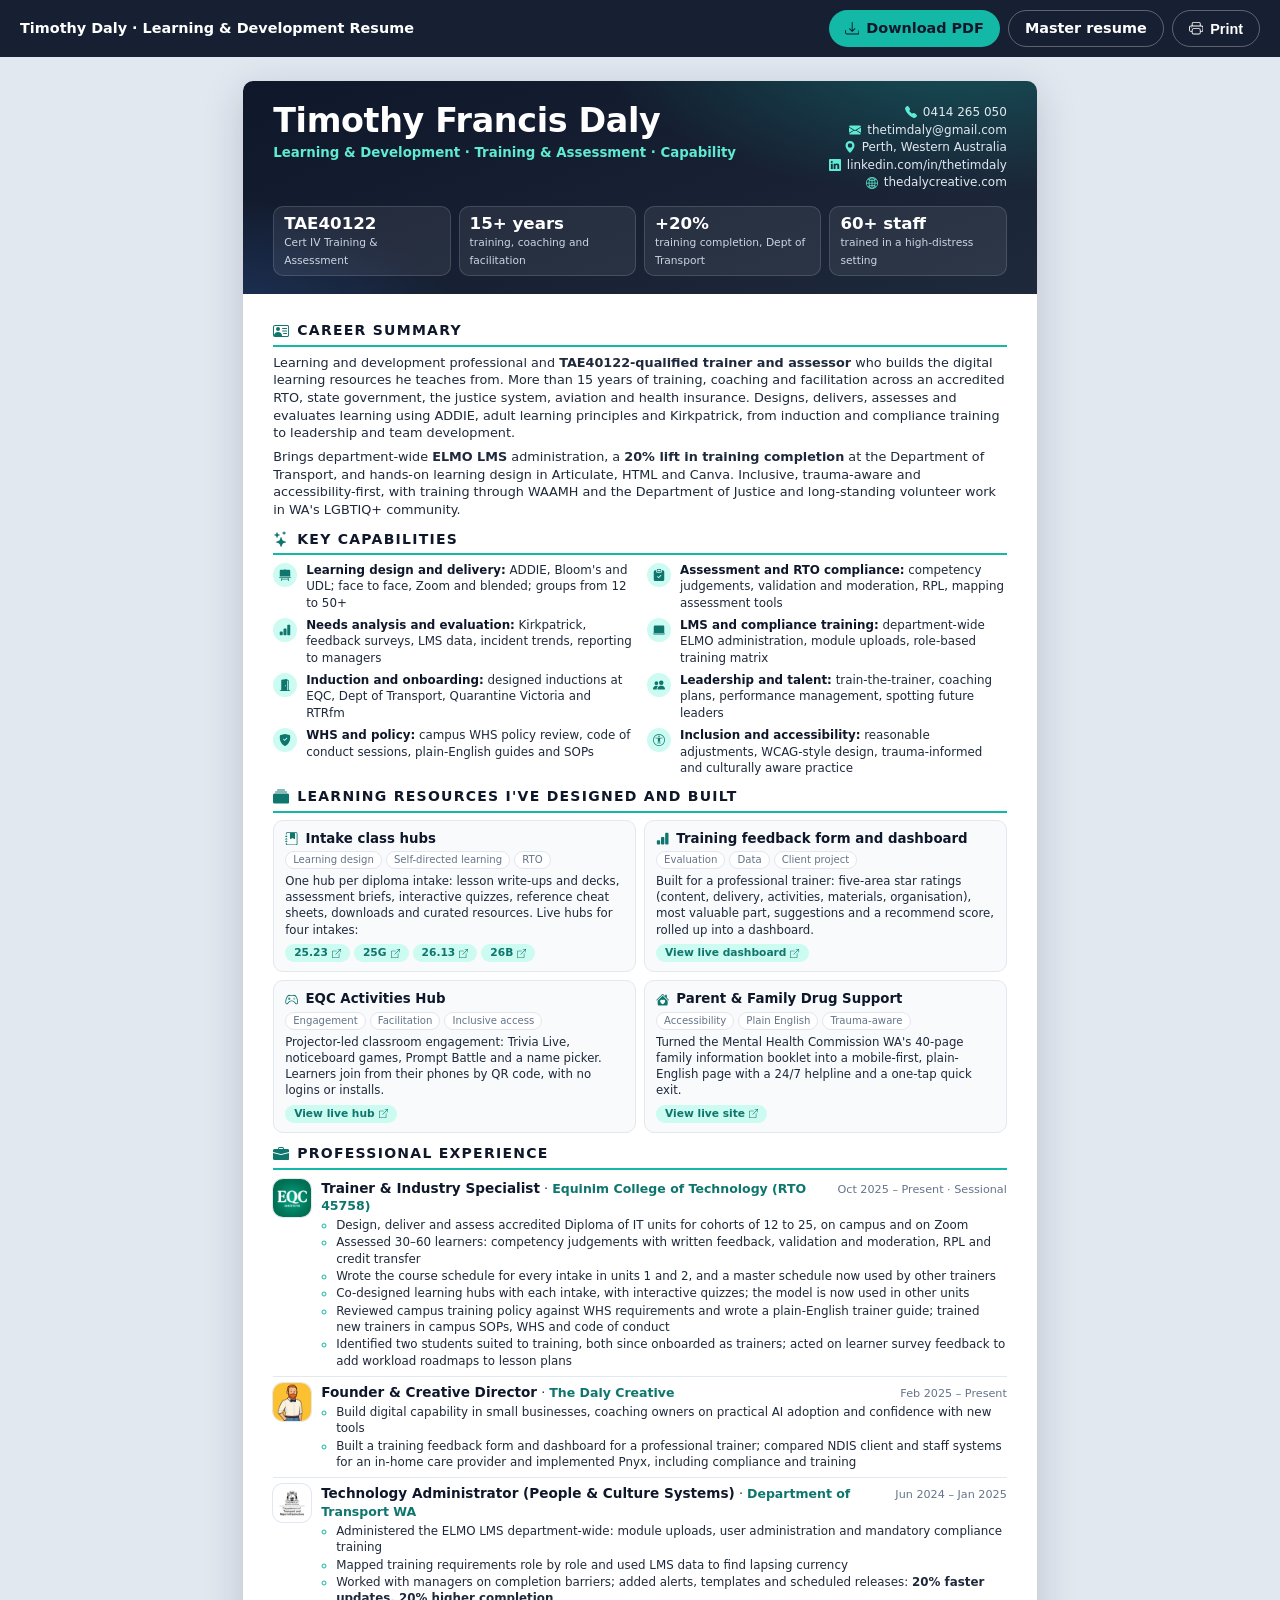
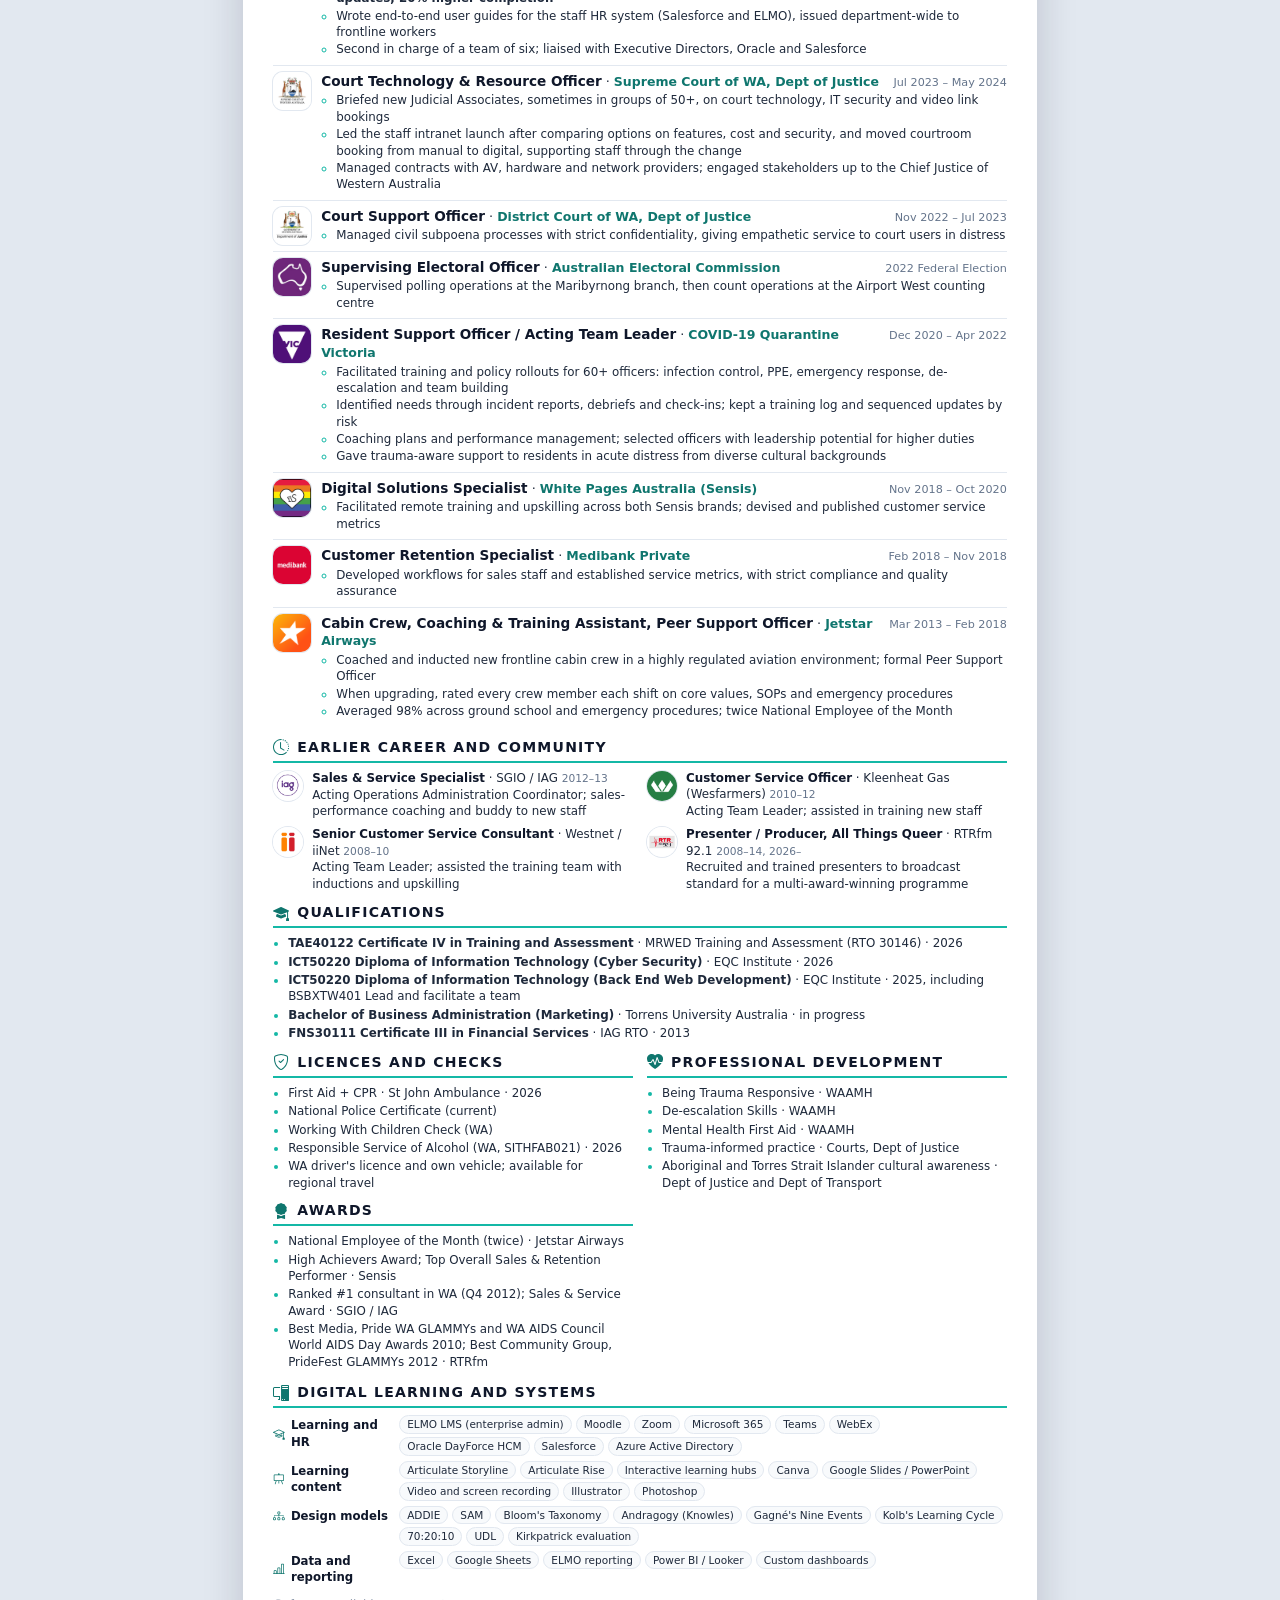
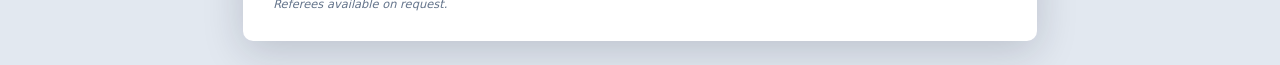
==== index.html @ ebaf84fa "Add L&D and Master resumes (HTML + PDF) Co-Authored-By: Claude Opus 5.5 <noreply@anthropic.com> Clau" ====
<!DOCTYPE html>
<html lang="en-AU">
<head>
<meta charset="utf-8">
<meta name="viewport" content="width=device-width, initial-scale=1">
<title>Timothy Daly · Learning &amp; Development Resume</title>
<meta name="description" content="Resume of Timothy Daly, TAE40122-qualified learning and development professional in Perth, WA.">
<style>
:root{
  --ink:#0f172a; --ink-2:#1e293b; --accent:#14b8a6; --accent-dark:#0f766e; --accent-light:#5eead4;
  --text:#1e293b; --muted:#64748b; --surface:#f8fafc; --border:#e2e8f0;
}
*{box-sizing:border-box}
html{-webkit-print-color-adjust:exact;print-color-adjust:exact}
body{margin:0;background:#e2e8f0;color:var(--text);
  font-family:system-ui,-apple-system,"Segoe UI",Roboto,"Helvetica Neue",Arial,sans-serif;
  font-size:9.6pt;line-height:1.38}
a{color:var(--accent-dark);text-decoration:none}
a:hover{text-decoration:underline}
.icon{width:1em;height:1em;vertical-align:-.125em;fill:currentColor;flex:none}

/* screen toolbar */
.toolbar{position:sticky;top:0;z-index:10;background:rgba(15,23,42,.96);color:#fff;
  display:flex;justify-content:space-between;align-items:center;gap:1rem;padding:.6rem 1.25rem;font-size:.9rem}
.toolbar strong{font-weight:600}
.btn{display:inline-flex;align-items:center;gap:.45rem;padding:.5rem 1rem;border-radius:999px;
  background:var(--accent);color:var(--ink);font-weight:600;border:0;cursor:pointer;font-size:.9rem}
.btn:hover{background:var(--accent-light);text-decoration:none}
.btn-ghost{background:transparent;color:#fff;border:1px solid rgba(255,255,255,.3)}
.btn-ghost:hover{background:rgba(255,255,255,.1)}

.page{max-width:210mm;margin:1.5rem auto;background:#fff;box-shadow:0 10px 40px rgba(15,23,42,.18);border-radius:10px;overflow:hidden}

/* header */
header.hero{color:#f1f5f9;padding:22px 30px 18px;
  background:radial-gradient(600px 260px at 90% -20%,rgba(20,184,166,.35),transparent 60%),
             radial-gradient(500px 240px at -10% 120%,rgba(59,130,246,.25),transparent 60%),
             linear-gradient(160deg,var(--ink),var(--ink-2))}
.hero-top{display:flex;justify-content:space-between;gap:20px;align-items:flex-start}
h1{margin:0;font-size:25pt;letter-spacing:-.01em;line-height:1.1;color:#fff}
.tagline{margin:4px 0 0;color:var(--accent-light);font-weight:600;font-size:10pt;white-space:nowrap}
.contact{list-style:none;margin:0;padding:0;font-size:9pt;color:#e2e8f0;text-align:right}
.contact li{display:flex;align-items:center;justify-content:flex-end;gap:6px;margin:1px 0}
.contact a{color:#e2e8f0}
.contact .icon{color:var(--accent-light)}
.stats{display:grid;grid-template-columns:repeat(4,1fr);gap:8px;margin-top:14px}
.stat{background:rgba(255,255,255,.07);border:1px solid rgba(255,255,255,.14);border-radius:10px;padding:7px 10px}
.stat b{display:block;color:#fff;font-size:12.5pt;line-height:1.15}
.stat span{color:#cbd5e1;font-size:8pt}

main{padding:16px 30px 22px}
section{margin-top:11px}
h2{display:flex;align-items:center;gap:8px;margin:0 0 7px;font-size:10.5pt;letter-spacing:.09em;
  text-transform:uppercase;color:var(--ink);padding-bottom:4px;border-bottom:2px solid var(--accent);break-after:avoid}
h2 .icon{color:var(--accent-dark);font-size:1.15em}
p{margin:0 0 6px}

/* capabilities grid */
.caps{display:grid;grid-template-columns:1fr 1fr;gap:6px 14px;list-style:none;margin:0;padding:0}
.caps li{display:flex;gap:9px;align-items:flex-start;break-inside:avoid}
.caps .ic{flex:none;width:24px;height:24px;border-radius:50%;background:#ccfbf1;color:var(--accent-dark);
  display:grid;place-items:center;font-size:12px;margin-top:1px}
.caps b{color:var(--ink)}
.caps div{font-size:8.9pt}

/* showcase */
.showcase{display:grid;grid-template-columns:1fr 1fr;gap:8px}
.card{border:1px solid var(--border);border-radius:10px;padding:9px 11px;background:var(--surface);break-inside:avoid}
.card h3{display:flex;align-items:center;gap:7px;margin:0 0 3px;font-size:10pt;color:var(--ink)}
.card h3 .icon{color:var(--accent-dark)}
.card p{font-size:8.8pt;margin:0 0 4px}
.card .tags{display:flex;flex-wrap:wrap;gap:4px;margin-bottom:4px}
.tag{font-size:7.6pt;padding:1px 7px;border-radius:999px;background:#fff;border:1px solid var(--border);color:var(--muted)}
.card .link{font-size:8.6pt;display:flex;flex-direction:column;gap:1px}
.card .link a{display:inline-flex;align-items:center;gap:4px}

/* experience */
.jobs{list-style:none;margin:0;padding:0}
.job{display:grid;grid-template-columns:38px 1fr;gap:10px;padding:6px 0;border-top:1px solid var(--border)}
.job-head{break-after:avoid}
.job li{break-inside:avoid}
.job:first-child{border-top:0;padding-top:2px}
.logo{width:38px;height:38px;border-radius:10px;overflow:hidden;background:#fff;box-shadow:0 0 0 1px var(--border)}
.logo img{width:100%;height:100%;object-fit:cover;display:block}
.logo.badge{box-shadow:none}
.logo svg{width:38px;height:38px;display:block}
.job-head{display:flex;justify-content:space-between;gap:10px;align-items:baseline}
.job-title{font-weight:700;color:var(--ink);font-size:10.2pt}
.job-org{color:var(--accent-dark);font-weight:600;font-size:9.4pt}
.job-meta{color:var(--muted);font-size:8.4pt;white-space:nowrap}
.job ul{margin:2px 0 0;padding-left:15px;font-size:8.9pt}
.job li{margin:1px 0}
.job li::marker{color:var(--accent)}

.earlier-grid{list-style:none;margin:0;padding:0;display:grid;grid-template-columns:1fr 1fr;gap:7px 14px}
.earlier-grid li{display:flex;gap:9px;align-items:flex-start;font-size:8.9pt;break-inside:avoid}
.earlier-grid .dot{flex:none;width:30px;height:30px;border-radius:50%;overflow:hidden;background:#fff;box-shadow:0 0 0 1px var(--border);margin-top:1px}
.earlier-grid .dot img{width:100%;height:100%;object-fit:cover;display:block}
.earlier-grid b{color:var(--ink)}
.yr{color:var(--muted);font-size:8pt;white-space:nowrap}
.stack{display:flex;flex-direction:column;gap:5px}
.stack-row{display:grid;grid-template-columns:118px 1fr;gap:8px;align-items:start;break-inside:avoid}
.stack-label{display:flex;align-items:center;gap:6px;font-weight:700;color:var(--ink);font-size:8.8pt;padding-top:2px}
.stack-label .icon{color:var(--accent-dark)}
.chips{display:flex;flex-wrap:wrap;gap:3px 4px}
.chip{font-size:7.9pt;padding:1px 7px;border-radius:999px;background:var(--surface);border:1px solid var(--border);color:var(--text)}
.earlier{list-style:none;padding:0;margin:0;font-size:9.2pt}
.earlier li{padding:3px 0}
.two{display:grid;grid-template-columns:1fr 1fr;gap:14px}
.list{margin:0;padding-left:15px;font-size:8.9pt}
.list li{margin:2px 0}
.list li::marker{color:var(--accent)}
.essential{display:inline-block;font-size:7.4pt;font-weight:700;letter-spacing:.04em;text-transform:uppercase;
  background:var(--accent);color:var(--ink);padding:0 6px;border-radius:999px;margin-left:4px;vertical-align:1px}
.kv{font-size:8.9pt;margin:0 0 2px}
.kv b{color:var(--ink)}
.foot{margin-top:12px;font-size:8.6pt;color:var(--muted);font-style:italic}

@media (max-width:720px){
  .page{margin:0;border-radius:0}
  .hero-top{flex-direction:column}.contact{text-align:left}.contact li{justify-content:flex-start}
  .stats,.caps,.showcase,.two{grid-template-columns:1fr 1fr}
  .caps,.showcase,.two{grid-template-columns:1fr}
  main,header.hero{padding-left:18px;padding-right:18px}
  .job-head{flex-direction:column}
}
@page{size:A4;margin:11mm 0 11mm}
@page :first{margin-top:0}
@media print{
  body{background:#fff}
  .toolbar{display:none}
  .page{margin:0;max-width:none;box-shadow:none;border-radius:0}
  main{padding:12px 13mm 0}
  header.hero{padding:13mm 13mm 14px}
  a{text-decoration:none}
}
</style>

<style>
.earlier-grid{list-style:none;margin:0;padding:0;display:grid;grid-template-columns:1fr 1fr;gap:7px 14px}
.earlier-grid li{display:flex;gap:9px;align-items:flex-start;font-size:8.9pt;break-inside:avoid}
.earlier-grid .dot{flex:none;width:30px;height:30px;border-radius:50%;overflow:hidden;background:#fff;box-shadow:0 0 0 1px var(--border);margin-top:1px;display:grid;place-items:center}
.earlier-grid .dot img{width:100%;height:100%;object-fit:cover;display:block}
.earlier-grid b{color:var(--ink)}
.yr{color:var(--muted);font-size:8pt;white-space:nowrap}
.stack{display:flex;flex-direction:column;gap:5px}
.stack-row{display:grid;grid-template-columns:118px 1fr;gap:8px;align-items:start;break-inside:avoid}
.stack-label{display:flex;align-items:center;gap:6px;font-weight:700;color:var(--ink);font-size:8.8pt;padding-top:2px}
.stack-label .icon{color:var(--accent-dark)}
.chips{display:flex;flex-wrap:wrap;gap:3px 4px}
.chip{font-size:7.9pt;padding:1px 7px;border-radius:999px;background:var(--surface);border:1px solid var(--border);color:var(--text)}
.logo{width:38px;height:38px;border-radius:10px;overflow:hidden;background:#fff;box-shadow:0 0 0 1px var(--border)}
.logo img{width:100%;height:100%;object-fit:cover;display:block}
.logo.text{display:grid;place-items:center;background:linear-gradient(135deg,var(--ink),var(--ink-2));color:#fff;font-weight:800;font-size:11pt;letter-spacing:.02em}
.job{grid-template-columns:38px 1fr !important}
.caps .ic{border-radius:50% !important}
.units{columns:2;column-gap:16px;font-size:8.6pt;margin:4px 0 0;padding-left:15px}
.units li{break-inside:avoid;margin:1px 0}
.sub{font-weight:700;color:var(--ink);font-size:9pt;margin:8px 0 2px;break-after:avoid}
.list{break-before:auto}
.note{font-size:8.4pt;color:var(--muted);margin:2px 0 0}
.card{display:flex;flex-direction:column}
.card p{flex:1}
.card .link{display:flex;flex-direction:row;flex-wrap:wrap;gap:4px;margin-top:2px}
.card .link a.pill{display:inline-flex;align-items:center;gap:4px;font-size:8pt;font-weight:600;padding:2px 9px;border-radius:999px;background:#ccfbf1;color:var(--accent-dark);text-decoration:none}
.card .link a.pill .icon{font-size:.85em}
</style>

</head>
<body>
<div class="toolbar">
  <strong>Timothy Daly · Learning &amp; Development Resume</strong>
  <span style="display:flex;gap:.5rem">
    <a class="btn" href="Tim-Daly-Resume-Learning-and-Development.pdf" download><svg class="icon" viewBox="0 0 16 16" aria-hidden="true">
  <path d="M.5 9.9a.5.5 0 0 1 .5.5v2.5a1 1 0 0 0 1 1h12a1 1 0 0 0 1-1v-2.5a.5.5 0 0 1 1 0v2.5a2 2 0 0 1-2 2H2a2 2 0 0 1-2-2v-2.5a.5.5 0 0 1 .5-.5"/>
  <path d="M7.646 11.854a.5.5 0 0 0 .708 0l3-3a.5.5 0 0 0-.708-.708L8.5 10.293V1.5a.5.5 0 0 0-1 0v8.793L5.354 8.146a.5.5 0 1 0-.708.708z"/>
</svg> Download PDF</a>
    <a class="btn btn-ghost" href="master.html">Master resume</a>
    <button class="btn btn-ghost" onclick="window.print()"><svg class="icon" viewBox="0 0 16 16" aria-hidden="true">
  <path d="M2.5 8a.5.5 0 1 0 0-1 .5.5 0 0 0 0 1"/>
  <path d="M5 1a2 2 0 0 0-2 2v2H2a2 2 0 0 0-2 2v3a2 2 0 0 0 2 2h1v1a2 2 0 0 0 2 2h6a2 2 0 0 0 2-2v-1h1a2 2 0 0 0 2-2V7a2 2 0 0 0-2-2h-1V3a2 2 0 0 0-2-2zM4 3a1 1 0 0 1 1-1h6a1 1 0 0 1 1 1v2H4zm1 5a2 2 0 0 0-2 2v1H2a1 1 0 0 1-1-1V7a1 1 0 0 1 1-1h12a1 1 0 0 1 1 1v3a1 1 0 0 1-1 1h-1v-1a2 2 0 0 0-2-2zm7 2v3a1 1 0 0 1-1 1H5a1 1 0 0 1-1-1v-3a1 1 0 0 1 1-1h6a1 1 0 0 1 1 1"/>
</svg> Print</button>
  </span>
</div>
<div class="page">
<header class="hero">
  <div class="hero-top">
    <div>
      <h1>Timothy Francis Daly</h1>
      <p class="tagline">Learning &amp; Development · Training &amp; Assessment · Capability</p>
    </div>
    <ul class="contact">
      <li><svg class="icon" viewBox="0 0 16 16" aria-hidden="true">
  <path fill-rule="evenodd" d="M1.885.511a1.745 1.745 0 0 1 2.61.163L6.29 2.98c.329.423.445.974.315 1.494l-.547 2.19a.68.68 0 0 0 .178.643l2.457 2.457a.68.68 0 0 0 .644.178l2.189-.547a1.75 1.75 0 0 1 1.494.315l2.306 1.794c.829.645.905 1.87.163 2.611l-1.034 1.034c-.74.74-1.846 1.065-2.877.702a18.6 18.6 0 0 1-7.01-4.42 18.6 18.6 0 0 1-4.42-7.009c-.362-1.03-.037-2.137.703-2.877z"/>
</svg> <a href="tel:+61414265050">0414 265 050</a></li>
      <li><svg class="icon" viewBox="0 0 16 16" aria-hidden="true">
  <path d="M.05 3.555A2 2 0 0 1 2 2h12a2 2 0 0 1 1.95 1.555L8 8.414zM0 4.697v7.104l5.803-3.558zM6.761 8.83l-6.57 4.027A2 2 0 0 0 2 14h12a2 2 0 0 0 1.808-1.144l-6.57-4.027L8 9.586zm3.436-.586L16 11.801V4.697z"/>
</svg> <a href="mailto:thetimdaly@gmail.com">thetimdaly@gmail.com</a></li>
      <li><svg class="icon" viewBox="0 0 16 16" aria-hidden="true">
  <path d="M8 16s6-5.686 6-10A6 6 0 0 0 2 6c0 4.314 6 10 6 10m0-7a3 3 0 1 1 0-6 3 3 0 0 1 0 6"/>
</svg> Perth, Western Australia</li>
      <li><svg class="icon" viewBox="0 0 16 16" aria-hidden="true">
  <path d="M0 1.146C0 .513.526 0 1.175 0h13.65C15.474 0 16 .513 16 1.146v13.708c0 .633-.526 1.146-1.175 1.146H1.175C.526 16 0 15.487 0 14.854zm4.943 12.248V6.169H2.542v7.225zm-1.2-8.212c.837 0 1.358-.554 1.358-1.248-.015-.709-.52-1.248-1.342-1.248S2.4 3.226 2.4 3.934c0 .694.521 1.248 1.327 1.248zm4.908 8.212V9.359c0-.216.016-.432.08-.586.173-.431.568-.878 1.232-.878.869 0 1.216.662 1.216 1.634v3.865h2.401V9.25c0-2.22-1.184-3.252-2.764-3.252-1.274 0-1.845.7-2.165 1.193v.025h-.016l.016-.025V6.169h-2.4c.03.678 0 7.225 0 7.225z"/>
</svg> <a href="https://linkedin.com/in/thetimdaly">linkedin.com/in/thetimdaly</a></li>
      <li><svg class="icon" viewBox="0 0 16 16" aria-hidden="true">
  <path d="M0 8a8 8 0 1 1 16 0A8 8 0 0 1 0 8m7.5-6.923c-.67.204-1.335.82-1.887 1.855q-.215.403-.395.872c.705.157 1.472.257 2.282.287zM4.249 3.539q.214-.577.481-1.078a7 7 0 0 1 .597-.933A7 7 0 0 0 3.051 3.05q.544.277 1.198.49zM3.509 7.5c.036-1.07.188-2.087.436-3.008a9 9 0 0 1-1.565-.667A6.96 6.96 0 0 0 1.018 7.5zm1.4-2.741a12.3 12.3 0 0 0-.4 2.741H7.5V5.091c-.91-.03-1.783-.145-2.591-.332M8.5 5.09V7.5h2.99a12.3 12.3 0 0 0-.399-2.741c-.808.187-1.681.301-2.591.332zM4.51 8.5c.035.987.176 1.914.399 2.741A13.6 13.6 0 0 1 7.5 10.91V8.5zm3.99 0v2.409c.91.03 1.783.145 2.591.332.223-.827.364-1.754.4-2.741zm-3.282 3.696q.18.469.395.872c.552 1.035 1.218 1.65 1.887 1.855V11.91c-.81.03-1.577.13-2.282.287zm.11 2.276a7 7 0 0 1-.598-.933 9 9 0 0 1-.481-1.079 8.4 8.4 0 0 0-1.198.49 7 7 0 0 0 2.276 1.522zm-1.383-2.964A13.4 13.4 0 0 1 3.508 8.5h-2.49a6.96 6.96 0 0 0 1.362 3.675c.47-.258.995-.482 1.565-.667m6.728 2.964a7 7 0 0 0 2.275-1.521 8.4 8.4 0 0 0-1.197-.49 9 9 0 0 1-.481 1.078 7 7 0 0 1-.597.933M8.5 11.909v3.014c.67-.204 1.335-.82 1.887-1.855q.216-.403.395-.872A12.6 12.6 0 0 0 8.5 11.91zm3.555-.401c.57.185 1.095.409 1.565.667A6.96 6.96 0 0 0 14.982 8.5h-2.49a13.4 13.4 0 0 1-.437 3.008M14.982 7.5a6.96 6.96 0 0 0-1.362-3.675c-.47.258-.995.482-1.565.667.248.92.4 1.938.437 3.008zM11.27 2.461q.266.502.482 1.078a8.4 8.4 0 0 0 1.196-.49 7 7 0 0 0-2.275-1.52c.218.283.418.597.597.932m-.488 1.343a8 8 0 0 0-.395-.872C9.835 1.897 9.17 1.282 8.5 1.077V4.09c.81-.03 1.577-.13 2.282-.287z"/>
</svg> <a href="https://thedalycreative.com">thedalycreative.com</a></li>
    </ul>
  </div>
  <div class="stats"><div class="stat"><b>TAE40122</b><span>Cert IV Training &amp; Assessment</span></div><div class="stat"><b>15+ years</b><span>training, coaching and facilitation</span></div><div class="stat"><b>+20%</b><span>training completion, Dept of Transport</span></div><div class="stat"><b>60+ staff</b><span>trained in a high-distress setting</span></div></div>
</header>
<main>
<section>
  <h2><svg class="icon" viewBox="0 0 16 16" aria-hidden="true">
  <path d="M5 8a2 2 0 1 0 0-4 2 2 0 0 0 0 4m4-2.5a.5.5 0 0 1 .5-.5h4a.5.5 0 0 1 0 1h-4a.5.5 0 0 1-.5-.5M9 8a.5.5 0 0 1 .5-.5h4a.5.5 0 0 1 0 1h-4A.5.5 0 0 1 9 8m1 2.5a.5.5 0 0 1 .5-.5h3a.5.5 0 0 1 0 1h-3a.5.5 0 0 1-.5-.5"/>
  <path d="M2 2a2 2 0 0 0-2 2v8a2 2 0 0 0 2 2h12a2 2 0 0 0 2-2V4a2 2 0 0 0-2-2zM1 4a1 1 0 0 1 1-1h12a1 1 0 0 1 1 1v8a1 1 0 0 1-1 1H8.96q.04-.245.04-.5C9 10.567 7.21 9 5 9c-2.086 0-3.8 1.398-3.984 3.181A1 1 0 0 1 1 12z"/>
</svg> Career summary</h2>
  <p>Learning and development professional and <b>TAE40122-qualified trainer and assessor</b> who builds the digital learning resources he teaches from. More than 15 years of training, coaching and facilitation across an accredited RTO, state government, the justice system, aviation and health insurance. Designs, delivers, assesses and evaluates learning using ADDIE, adult learning principles and Kirkpatrick, from induction and compliance training to leadership and team development.</p>
  <p>Brings department-wide <b>ELMO LMS</b> administration, a <b>20% lift in training completion</b> at the Department of Transport, and hands-on learning design in Articulate, HTML and Canva. Inclusive, trauma-aware and accessibility-first, with training through WAAMH and the Department of Justice and long-standing volunteer work in WA's LGBTIQ+ community.</p>
</section>
<section>
  <h2><svg class="icon" viewBox="0 0 16 16" aria-hidden="true">
  <path d="M7.657 6.247c.11-.33.576-.33.686 0l.645 1.937a2.89 2.89 0 0 0 1.829 1.828l1.936.645c.33.11.33.576 0 .686l-1.937.645a2.89 2.89 0 0 0-1.828 1.829l-.645 1.936a.361.361 0 0 1-.686 0l-.645-1.937a2.89 2.89 0 0 0-1.828-1.828l-1.937-.645a.361.361 0 0 1 0-.686l1.937-.645a2.89 2.89 0 0 0 1.828-1.828zM3.794 1.148a.217.217 0 0 1 .412 0l.387 1.162c.173.518.579.924 1.097 1.097l1.162.387a.217.217 0 0 1 0 .412l-1.162.387A1.73 1.73 0 0 0 4.593 5.69l-.387 1.162a.217.217 0 0 1-.412 0L3.407 5.69A1.73 1.73 0 0 0 2.31 4.593l-1.162-.387a.217.217 0 0 1 0-.412l1.162-.387A1.73 1.73 0 0 0 3.407 2.31zM10.863.099a.145.145 0 0 1 .274 0l.258.774c.115.346.386.617.732.732l.774.258a.145.145 0 0 1 0 .274l-.774.258a1.16 1.16 0 0 0-.732.732l-.258.774a.145.145 0 0 1-.274 0l-.258-.774a1.16 1.16 0 0 0-.732-.732L9.1 2.137a.145.145 0 0 1 0-.274l.774-.258c.346-.115.617-.386.732-.732z"/>
</svg> Key capabilities</h2>
  <ul class="caps"><li><span class="ic"><svg class="icon" viewBox="0 0 16 16" aria-hidden="true">
  <path d="M8.447.276a.5.5 0 0 0-.894 0L7.19 1H2.5A1.5 1.5 0 0 0 1 2.5V10h14V2.5A1.5 1.5 0 0 0 13.5 1H8.809z"/>
  <path fill-rule="evenodd" d="M.5 11a.5.5 0 0 0 0 1h2.86l-.845 3.379a.5.5 0 0 0 .97.242L3.89 14h8.22l.405 1.621a.5.5 0 0 0 .97-.242L12.64 12h2.86a.5.5 0 0 0 0-1zm3.64 2 .25-1h7.22l.25 1z"/>
</svg></span><div><b>Learning design and delivery:</b> ADDIE, Bloom's and UDL; face to face, Zoom and blended; groups from 12 to 50+</div></li><li><span class="ic"><svg class="icon" viewBox="0 0 16 16" aria-hidden="true">
  <path d="M6.5 0A1.5 1.5 0 0 0 5 1.5v1A1.5 1.5 0 0 0 6.5 4h3A1.5 1.5 0 0 0 11 2.5v-1A1.5 1.5 0 0 0 9.5 0zm3 1a.5.5 0 0 1 .5.5v1a.5.5 0 0 1-.5.5h-3a.5.5 0 0 1-.5-.5v-1a.5.5 0 0 1 .5-.5z"/>
  <path d="M4 1.5H3a2 2 0 0 0-2 2V14a2 2 0 0 0 2 2h10a2 2 0 0 0 2-2V3.5a2 2 0 0 0-2-2h-1v1A2.5 2.5 0 0 1 9.5 5h-3A2.5 2.5 0 0 1 4 2.5zm6.854 7.354-3 3a.5.5 0 0 1-.708 0l-1.5-1.5a.5.5 0 0 1 .708-.708L7.5 10.793l2.646-2.647a.5.5 0 0 1 .708.708"/>
</svg></span><div><b>Assessment and RTO compliance:</b> competency judgements, validation and moderation, RPL, mapping assessment tools</div></li><li><span class="ic"><svg class="icon" viewBox="0 0 16 16" aria-hidden="true">
  <path d="M1 11a1 1 0 0 1 1-1h2a1 1 0 0 1 1 1v3a1 1 0 0 1-1 1H2a1 1 0 0 1-1-1zm5-4a1 1 0 0 1 1-1h2a1 1 0 0 1 1 1v7a1 1 0 0 1-1 1H7a1 1 0 0 1-1-1zm5-5a1 1 0 0 1 1-1h2a1 1 0 0 1 1 1v12a1 1 0 0 1-1 1h-2a1 1 0 0 1-1-1z"/>
</svg></span><div><b>Needs analysis and evaluation:</b> Kirkpatrick, feedback surveys, LMS data, incident trends, reporting to managers</div></li><li><span class="ic"><svg class="icon" viewBox="0 0 16 16" aria-hidden="true">
  <path d="M2.5 2A1.5 1.5 0 0 0 1 3.5V12h14V3.5A1.5 1.5 0 0 0 13.5 2zM0 12.5h16a1.5 1.5 0 0 1-1.5 1.5h-13A1.5 1.5 0 0 1 0 12.5"/>
</svg></span><div><b>LMS and compliance training:</b> department-wide ELMO administration, module uploads, role-based training matrix</div></li><li><span class="ic"><svg class="icon" viewBox="0 0 16 16" aria-hidden="true">
  <path d="M1.5 15a.5.5 0 0 0 0 1h13a.5.5 0 0 0 0-1H13V2.5A1.5 1.5 0 0 0 11.5 1H11V.5a.5.5 0 0 0-.57-.495l-7 1A.5.5 0 0 0 3 1.5V15zM11 2h.5a.5.5 0 0 1 .5.5V15h-1zm-2.5 8c-.276 0-.5-.448-.5-1s.224-1 .5-1 .5.448.5 1-.224 1-.5 1"/>
</svg></span><div><b>Induction and onboarding:</b> designed inductions at EQC, Dept of Transport, Quarantine Victoria and RTRfm</div></li><li><span class="ic"><svg class="icon" viewBox="0 0 16 16" aria-hidden="true">
  <path d="M7 14s-1 0-1-1 1-4 5-4 5 3 5 4-1 1-1 1zm4-6a3 3 0 1 0 0-6 3 3 0 0 0 0 6m-5.784 6A2.24 2.24 0 0 1 5 13c0-1.355.68-2.75 1.936-3.72A6.3 6.3 0 0 0 5 9c-4 0-5 3-5 4s1 1 1 1zM4.5 8a2.5 2.5 0 1 0 0-5 2.5 2.5 0 0 0 0 5"/>
</svg></span><div><b>Leadership and talent:</b> train-the-trainer, coaching plans, performance management, spotting future leaders</div></li><li><span class="ic"><svg class="icon" viewBox="0 0 16 16" aria-hidden="true">
  <path fill-rule="evenodd" d="M8 0c-.69 0-1.843.265-2.928.56-1.11.3-2.229.655-2.887.87a1.54 1.54 0 0 0-1.044 1.262c-.596 4.477.787 7.795 2.465 9.99a11.8 11.8 0 0 0 2.517 2.453c.386.273.744.482 1.048.625.28.132.581.24.829.24s.548-.108.829-.24a7 7 0 0 0 1.048-.625 11.8 11.8 0 0 0 2.517-2.453c1.678-2.195 3.061-5.513 2.465-9.99a1.54 1.54 0 0 0-1.044-1.263 63 63 0 0 0-2.887-.87C9.843.266 8.69 0 8 0m2.146 5.146a.5.5 0 0 1 .708.708l-3 3a.5.5 0 0 1-.708 0l-1.5-1.5a.5.5 0 1 1 .708-.708L7.5 7.793z"/>
</svg></span><div><b>WHS and policy:</b> campus WHS policy review, code of conduct sessions, plain-English guides and SOPs</div></li><li><span class="ic"><svg class="icon" viewBox="0 0 16 16" aria-hidden="true">
  <path d="M8 4.143A1.071 1.071 0 1 0 8 2a1.071 1.071 0 0 0 0 2.143m-4.668 1.47 3.24.316v2.5l-.323 4.585A.383.383 0 0 0 7 13.14l.826-4.017c.045-.18.301-.18.346 0L9 13.139a.383.383 0 0 0 .752-.125L9.43 8.43v-2.5l3.239-.316a.38.38 0 0 0-.047-.756H3.379a.38.38 0 0 0-.047.756Z"/>
  <path d="M8 0a8 8 0 1 0 0 16A8 8 0 0 0 8 0M1 8a7 7 0 1 1 14 0A7 7 0 0 1 1 8"/>
</svg></span><div><b>Inclusion and accessibility:</b> reasonable adjustments, WCAG-style design, trauma-informed and culturally aware practice</div></li></ul>
</section>
<section>
  <h2><svg class="icon" viewBox="0 0 16 16" aria-hidden="true">
  <path d="M0 13a1.5 1.5 0 0 0 1.5 1.5h13A1.5 1.5 0 0 0 16 13V6a1.5 1.5 0 0 0-1.5-1.5h-13A1.5 1.5 0 0 0 0 6zM2 3a.5.5 0 0 0 .5.5h11a.5.5 0 0 0 0-1h-11A.5.5 0 0 0 2 3m2-2a.5.5 0 0 0 .5.5h7a.5.5 0 0 0 0-1h-7A.5.5 0 0 0 4 1"/>
</svg> Learning resources I've designed and built</h2>
  <div class="showcase"><article class="card"><h3><svg class="icon" viewBox="0 0 16 16" aria-hidden="true">
  <path fill-rule="evenodd" d="M6 1h6v7a.5.5 0 0 1-.757.429L9 7.083 6.757 8.43A.5.5 0 0 1 6 8z"/>
  <path d="M3 0h10a2 2 0 0 1 2 2v12a2 2 0 0 1-2 2H3a2 2 0 0 1-2-2v-1h1v1a1 1 0 0 0 1 1h10a1 1 0 0 0 1-1V2a1 1 0 0 0-1-1H3a1 1 0 0 0-1 1v1H1V2a2 2 0 0 1 2-2"/>
  <path d="M1 5v-.5a.5.5 0 0 1 1 0V5h.5a.5.5 0 0 1 0 1h-2a.5.5 0 0 1 0-1zm0 3v-.5a.5.5 0 0 1 1 0V8h.5a.5.5 0 0 1 0 1h-2a.5.5 0 0 1 0-1zm0 3v-.5a.5.5 0 0 1 1 0v.5h.5a.5.5 0 0 1 0 1h-2a.5.5 0 0 1 0-1z"/>
</svg> Intake class hubs</h3><div class="tags"><span class="tag">Learning design</span><span class="tag">Self-directed learning</span><span class="tag">RTO</span></div><p>One hub per diploma intake: lesson write-ups and decks, assessment briefs, interactive quizzes, reference cheat sheets, downloads and curated resources. Live hubs for four intakes:</p><div class="link"><a class="pill" href="https://eqc-hub-2523.vercel.app">25.23 <svg class="icon" viewBox="0 0 16 16" aria-hidden="true">
  <path fill-rule="evenodd" d="M8.636 3.5a.5.5 0 0 0-.5-.5H1.5A1.5 1.5 0 0 0 0 4.5v10A1.5 1.5 0 0 0 1.5 16h10a1.5 1.5 0 0 0 1.5-1.5V7.864a.5.5 0 0 0-1 0V14.5a.5.5 0 0 1-.5.5h-10a.5.5 0 0 1-.5-.5v-10a.5.5 0 0 1 .5-.5h6.636a.5.5 0 0 0 .5-.5"/>
  <path fill-rule="evenodd" d="M16 .5a.5.5 0 0 0-.5-.5h-5a.5.5 0 0 0 0 1h3.793L6.146 9.146a.5.5 0 1 0 .708.708L15 1.707V5.5a.5.5 0 0 0 1 0z"/>
</svg></a><a class="pill" href="https://eqc-hub-25g.vercel.app">25G <svg class="icon" viewBox="0 0 16 16" aria-hidden="true">
  <path fill-rule="evenodd" d="M8.636 3.5a.5.5 0 0 0-.5-.5H1.5A1.5 1.5 0 0 0 0 4.5v10A1.5 1.5 0 0 0 1.5 16h10a1.5 1.5 0 0 0 1.5-1.5V7.864a.5.5 0 0 0-1 0V14.5a.5.5 0 0 1-.5.5h-10a.5.5 0 0 1-.5-.5v-10a.5.5 0 0 1 .5-.5h6.636a.5.5 0 0 0 .5-.5"/>
  <path fill-rule="evenodd" d="M16 .5a.5.5 0 0 0-.5-.5h-5a.5.5 0 0 0 0 1h3.793L6.146 9.146a.5.5 0 1 0 .708.708L15 1.707V5.5a.5.5 0 0 0 1 0z"/>
</svg></a><a class="pill" href="https://eqc-hub-2613.vercel.app">26.13 <svg class="icon" viewBox="0 0 16 16" aria-hidden="true">
  <path fill-rule="evenodd" d="M8.636 3.5a.5.5 0 0 0-.5-.5H1.5A1.5 1.5 0 0 0 0 4.5v10A1.5 1.5 0 0 0 1.5 16h10a1.5 1.5 0 0 0 1.5-1.5V7.864a.5.5 0 0 0-1 0V14.5a.5.5 0 0 1-.5.5h-10a.5.5 0 0 1-.5-.5v-10a.5.5 0 0 1 .5-.5h6.636a.5.5 0 0 0 .5-.5"/>
  <path fill-rule="evenodd" d="M16 .5a.5.5 0 0 0-.5-.5h-5a.5.5 0 0 0 0 1h3.793L6.146 9.146a.5.5 0 1 0 .708.708L15 1.707V5.5a.5.5 0 0 0 1 0z"/>
</svg></a><a class="pill" href="https://eqc-hub-26b.vercel.app">26B <svg class="icon" viewBox="0 0 16 16" aria-hidden="true">
  <path fill-rule="evenodd" d="M8.636 3.5a.5.5 0 0 0-.5-.5H1.5A1.5 1.5 0 0 0 0 4.5v10A1.5 1.5 0 0 0 1.5 16h10a1.5 1.5 0 0 0 1.5-1.5V7.864a.5.5 0 0 0-1 0V14.5a.5.5 0 0 1-.5.5h-10a.5.5 0 0 1-.5-.5v-10a.5.5 0 0 1 .5-.5h6.636a.5.5 0 0 0 .5-.5"/>
  <path fill-rule="evenodd" d="M16 .5a.5.5 0 0 0-.5-.5h-5a.5.5 0 0 0 0 1h3.793L6.146 9.146a.5.5 0 1 0 .708.708L15 1.707V5.5a.5.5 0 0 0 1 0z"/>
</svg></a></div></article><article class="card"><h3><svg class="icon" viewBox="0 0 16 16" aria-hidden="true">
  <path d="M1 11a1 1 0 0 1 1-1h2a1 1 0 0 1 1 1v3a1 1 0 0 1-1 1H2a1 1 0 0 1-1-1zm5-4a1 1 0 0 1 1-1h2a1 1 0 0 1 1 1v7a1 1 0 0 1-1 1H7a1 1 0 0 1-1-1zm5-5a1 1 0 0 1 1-1h2a1 1 0 0 1 1 1v12a1 1 0 0 1-1 1h-2a1 1 0 0 1-1-1z"/>
</svg> Training feedback form and dashboard</h3><div class="tags"><span class="tag">Evaluation</span><span class="tag">Data</span><span class="tag">Client project</span></div><p>Built for a professional trainer: five-area star ratings (content, delivery, activities, materials, organisation), most valuable part, suggestions and a recommend score, rolled up into a dashboard.</p><div class="link"><a class="pill" href="https://dr-chris-mauri-feedback-dashboard.vercel.app">View live dashboard <svg class="icon" viewBox="0 0 16 16" aria-hidden="true">
  <path fill-rule="evenodd" d="M8.636 3.5a.5.5 0 0 0-.5-.5H1.5A1.5 1.5 0 0 0 0 4.5v10A1.5 1.5 0 0 0 1.5 16h10a1.5 1.5 0 0 0 1.5-1.5V7.864a.5.5 0 0 0-1 0V14.5a.5.5 0 0 1-.5.5h-10a.5.5 0 0 1-.5-.5v-10a.5.5 0 0 1 .5-.5h6.636a.5.5 0 0 0 .5-.5"/>
  <path fill-rule="evenodd" d="M16 .5a.5.5 0 0 0-.5-.5h-5a.5.5 0 0 0 0 1h3.793L6.146 9.146a.5.5 0 1 0 .708.708L15 1.707V5.5a.5.5 0 0 0 1 0z"/>
</svg></a></div></article><article class="card"><h3><svg class="icon" viewBox="0 0 16 16" aria-hidden="true">
  <path d="M11.5 6.027a.5.5 0 1 1-1 0 .5.5 0 0 1 1 0m-1.5 1.5a.5.5 0 1 0 0-1 .5.5 0 0 0 0 1m2.5-.5a.5.5 0 1 1-1 0 .5.5 0 0 1 1 0m-1.5 1.5a.5.5 0 1 0 0-1 .5.5 0 0 0 0 1m-6.5-3h1v1h1v1h-1v1h-1v-1h-1v-1h1z"/>
  <path d="M3.051 3.26a.5.5 0 0 1 .354-.613l1.932-.518a.5.5 0 0 1 .62.39c.655-.079 1.35-.117 2.043-.117.72 0 1.443.041 2.12.126a.5.5 0 0 1 .622-.399l1.932.518a.5.5 0 0 1 .306.729q.211.136.373.297c.408.408.78 1.05 1.095 1.772.32.733.599 1.591.805 2.466s.34 1.78.364 2.606c.024.816-.059 1.602-.328 2.21a1.42 1.42 0 0 1-1.445.83c-.636-.067-1.115-.394-1.513-.773-.245-.232-.496-.526-.739-.808-.126-.148-.25-.292-.368-.423-.728-.804-1.597-1.527-3.224-1.527s-2.496.723-3.224 1.527c-.119.131-.242.275-.368.423-.243.282-.494.575-.739.808-.398.38-.877.706-1.513.773a1.42 1.42 0 0 1-1.445-.83c-.27-.608-.352-1.395-.329-2.21.024-.826.16-1.73.365-2.606.206-.875.486-1.733.805-2.466.315-.722.687-1.364 1.094-1.772a2.3 2.3 0 0 1 .433-.335l-.028-.079zm2.036.412c-.877.185-1.469.443-1.733.708-.276.276-.587.783-.885 1.465a14 14 0 0 0-.748 2.295 12.4 12.4 0 0 0-.339 2.406c-.022.755.062 1.368.243 1.776a.42.42 0 0 0 .426.24c.327-.034.61-.199.929-.502.212-.202.4-.423.615-.674.133-.156.276-.323.44-.504C4.861 9.969 5.978 9.027 8 9.027s3.139.942 3.965 1.855c.164.181.307.348.44.504.214.251.403.472.615.674.318.303.601.468.929.503a.42.42 0 0 0 .426-.241c.18-.408.265-1.02.243-1.776a12.4 12.4 0 0 0-.339-2.406 14 14 0 0 0-.748-2.295c-.298-.682-.61-1.19-.885-1.465-.264-.265-.856-.523-1.733-.708-.85-.179-1.877-.27-2.913-.27s-2.063.091-2.913.27"/>
</svg> EQC Activities Hub</h3><div class="tags"><span class="tag">Engagement</span><span class="tag">Facilitation</span><span class="tag">Inclusive access</span></div><p>Projector-led classroom engagement: Trivia Live, noticeboard games, Prompt Battle and a name picker. Learners join from their phones by QR code, with no logins or installs.</p><div class="link"><a class="pill" href="https://eqc-activities-hub.vercel.app">View live hub <svg class="icon" viewBox="0 0 16 16" aria-hidden="true">
  <path fill-rule="evenodd" d="M8.636 3.5a.5.5 0 0 0-.5-.5H1.5A1.5 1.5 0 0 0 0 4.5v10A1.5 1.5 0 0 0 1.5 16h10a1.5 1.5 0 0 0 1.5-1.5V7.864a.5.5 0 0 0-1 0V14.5a.5.5 0 0 1-.5.5h-10a.5.5 0 0 1-.5-.5v-10a.5.5 0 0 1 .5-.5h6.636a.5.5 0 0 0 .5-.5"/>
  <path fill-rule="evenodd" d="M16 .5a.5.5 0 0 0-.5-.5h-5a.5.5 0 0 0 0 1h3.793L6.146 9.146a.5.5 0 1 0 .708.708L15 1.707V5.5a.5.5 0 0 0 1 0z"/>
</svg></a></div></article><article class="card"><h3><svg class="icon" viewBox="0 0 16 16" aria-hidden="true">
  <path d="M7.293 1.5a1 1 0 0 1 1.414 0L11 3.793V2.5a.5.5 0 0 1 .5-.5h1a.5.5 0 0 1 .5.5v3.293l2.354 2.353a.5.5 0 0 1-.708.707L8 2.207 1.354 8.853a.5.5 0 1 1-.708-.707z"/>
  <path d="m14 9.293-6-6-6 6V13.5A1.5 1.5 0 0 0 3.5 15h9a1.5 1.5 0 0 0 1.5-1.5zm-6-.811c1.664-1.673 5.825 1.254 0 5.018-5.825-3.764-1.664-6.691 0-5.018"/>
</svg> Parent &amp; Family Drug Support</h3><div class="tags"><span class="tag">Accessibility</span><span class="tag">Plain English</span><span class="tag">Trauma-aware</span></div><p>Turned the Mental Health Commission WA's 40-page family information booklet into a mobile-first, plain-English page with a 24/7 helpline and a one-tap quick exit.</p><div class="link"><a class="pill" href="https://family-drug-support-information-for-families.vercel.app">View live site <svg class="icon" viewBox="0 0 16 16" aria-hidden="true">
  <path fill-rule="evenodd" d="M8.636 3.5a.5.5 0 0 0-.5-.5H1.5A1.5 1.5 0 0 0 0 4.5v10A1.5 1.5 0 0 0 1.5 16h10a1.5 1.5 0 0 0 1.5-1.5V7.864a.5.5 0 0 0-1 0V14.5a.5.5 0 0 1-.5.5h-10a.5.5 0 0 1-.5-.5v-10a.5.5 0 0 1 .5-.5h6.636a.5.5 0 0 0 .5-.5"/>
  <path fill-rule="evenodd" d="M16 .5a.5.5 0 0 0-.5-.5h-5a.5.5 0 0 0 0 1h3.793L6.146 9.146a.5.5 0 1 0 .708.708L15 1.707V5.5a.5.5 0 0 0 1 0z"/>
</svg></a></div></article></div>
</section>
<section>
  <h2><svg class="icon" viewBox="0 0 16 16" aria-hidden="true">
  <path d="M6.5 1A1.5 1.5 0 0 0 5 2.5V3H1.5A1.5 1.5 0 0 0 0 4.5v1.384l7.614 2.03a1.5 1.5 0 0 0 .772 0L16 5.884V4.5A1.5 1.5 0 0 0 14.5 3H11v-.5A1.5 1.5 0 0 0 9.5 1zm0 1h3a.5.5 0 0 1 .5.5V3H6v-.5a.5.5 0 0 1 .5-.5"/>
  <path d="M0 12.5A1.5 1.5 0 0 0 1.5 14h13a1.5 1.5 0 0 0 1.5-1.5V6.85L8.129 8.947a.5.5 0 0 1-.258 0L0 6.85z"/>
</svg> Professional experience</h2>
  <ol class="jobs"><li class="job"><div class="logo"><img src="[data-uri]" alt=""></div><div><div class="job-head"><div><span class="job-title">Trainer &amp; Industry Specialist</span> · <span class="job-org">Equinim College of Technology (RTO 45758)</span></div><span class="job-meta">Oct 2025 – Present · Sessional</span></div><ul><li>Design, deliver and assess accredited Diploma of IT units for cohorts of 12 to 25, on campus and on Zoom</li><li>Assessed 30–60 learners: competency judgements with written feedback, validation and moderation, RPL and credit transfer</li><li>Wrote the course schedule for every intake in units 1 and 2, and a master schedule now used by other trainers</li><li>Co-designed learning hubs with each intake, with interactive quizzes; the model is now used in other units</li><li>Reviewed campus training policy against WHS requirements and wrote a plain-English trainer guide; trained new trainers in campus SOPs, WHS and code of conduct</li><li>Identified two students suited to training, both since onboarded as trainers; acted on learner survey feedback to add workload roadmaps to lesson plans</li></ul></div></li>
<li class="job"><div class="logo"><img src="[data-uri]" alt=""></div><div><div class="job-head"><div><span class="job-title">Founder &amp; Creative Director</span> · <span class="job-org">The Daly Creative</span></div><span class="job-meta">Feb 2025 – Present</span></div><ul><li>Build digital capability in small businesses, coaching owners on practical AI adoption and confidence with new tools</li><li>Built a training feedback form and dashboard for a professional trainer; compared NDIS client and staff systems for an in-home care provider and implemented Pnyx, including compliance and training</li></ul></div></li>
<li class="job"><div class="logo"><img src="[data-uri]" alt=""></div><div><div class="job-head"><div><span class="job-title">Technology Administrator (People &amp; Culture Systems)</span> · <span class="job-org">Department of Transport WA</span></div><span class="job-meta">Jun 2024 – Jan 2025</span></div><ul><li>Administered the ELMO LMS department-wide: module uploads, user administration and mandatory compliance training</li><li>Mapped training requirements role by role and used LMS data to find lapsing currency</li><li>Worked with managers on completion barriers; added alerts, templates and scheduled releases: <b>20% faster updates, 20% higher completion</b></li><li>Wrote end-to-end user guides for the staff HR system (Salesforce and ELMO), issued department-wide to frontline workers</li><li>Second in charge of a team of six; liaised with Executive Directors, Oracle and Salesforce</li></ul></div></li>
<li class="job"><div class="logo"><img src="[data-uri]" alt=""></div><div><div class="job-head"><div><span class="job-title">Court Technology &amp; Resource Officer</span> · <span class="job-org">Supreme Court of WA, Dept of Justice</span></div><span class="job-meta">Jul 2023 – May 2024</span></div><ul><li>Briefed new Judicial Associates, sometimes in groups of 50+, on court technology, IT security and video link bookings</li><li>Led the staff intranet launch after comparing options on features, cost and security, and moved courtroom booking from manual to digital, supporting staff through the change</li><li>Managed contracts with AV, hardware and network providers; engaged stakeholders up to the Chief Justice of Western Australia</li></ul></div></li>
<li class="job"><div class="logo"><img src="[data-uri]" alt=""></div><div><div class="job-head"><div><span class="job-title">Court Support Officer</span> · <span class="job-org">District Court of WA, Dept of Justice</span></div><span class="job-meta">Nov 2022 – Jul 2023</span></div><ul><li>Managed civil subpoena processes with strict confidentiality, giving empathetic service to court users in distress</li></ul></div></li>
<li class="job"><div class="logo"><img src="[data-uri]" alt=""></div><div><div class="job-head"><div><span class="job-title">Supervising Electoral Officer</span> · <span class="job-org">Australian Electoral Commission</span></div><span class="job-meta">2022 Federal Election</span></div><ul><li>Supervised polling operations at the Maribyrnong branch, then count operations at the Airport West counting centre</li></ul></div></li>
<li class="job"><div class="logo"><img src="[data-uri]" alt=""></div><div><div class="job-head"><div><span class="job-title">Resident Support Officer / Acting Team Leader</span> · <span class="job-org">COVID-19 Quarantine Victoria</span></div><span class="job-meta">Dec 2020 – Apr 2022</span></div><ul><li>Facilitated training and policy rollouts for 60+ officers: infection control, PPE, emergency response, de-escalation and team building</li><li>Identified needs through incident reports, debriefs and check-ins; kept a training log and sequenced updates by risk</li><li>Coaching plans and performance management; selected officers with leadership potential for higher duties</li><li>Gave trauma-aware support to residents in acute distress from diverse cultural backgrounds</li></ul></div></li>
<li class="job"><div class="logo"><img src="[data-uri]" alt=""></div><div><div class="job-head"><div><span class="job-title">Digital Solutions Specialist</span> · <span class="job-org">White Pages Australia (Sensis)</span></div><span class="job-meta">Nov 2018 – Oct 2020</span></div><ul><li>Facilitated remote training and upskilling across both Sensis brands; devised and published customer service metrics</li></ul></div></li>
<li class="job"><div class="logo"><img src="[data-uri]" alt=""></div><div><div class="job-head"><div><span class="job-title">Customer Retention Specialist</span> · <span class="job-org">Medibank Private</span></div><span class="job-meta">Feb 2018 – Nov 2018</span></div><ul><li>Developed workflows for sales staff and established service metrics, with strict compliance and quality assurance</li></ul></div></li>
<li class="job"><div class="logo"><img src="[data-uri]" alt=""></div><div><div class="job-head"><div><span class="job-title">Cabin Crew, Coaching &amp; Training Assistant, Peer Support Officer</span> · <span class="job-org">Jetstar Airways</span></div><span class="job-meta">Mar 2013 – Feb 2018</span></div><ul><li>Coached and inducted new frontline cabin crew in a highly regulated aviation environment; formal Peer Support Officer</li><li>When upgrading, rated every crew member each shift on core values, SOPs and emergency procedures</li><li>Averaged 98% across ground school and emergency procedures; twice National Employee of the Month</li></ul></div></li></ol>
</section>
<section>
  <h2><svg class="icon" viewBox="0 0 16 16" aria-hidden="true">
  <path d="M8.515 1.019A7 7 0 0 0 8 1V0a8 8 0 0 1 .589.022zm2.004.45a7 7 0 0 0-.985-.299l.219-.976q.576.129 1.126.342zm1.37.71a7 7 0 0 0-.439-.27l.493-.87a8 8 0 0 1 .979.654l-.615.789a7 7 0 0 0-.418-.302zm1.834 1.79a7 7 0 0 0-.653-.796l.724-.69q.406.429.747.91zm.744 1.352a7 7 0 0 0-.214-.468l.893-.45a8 8 0 0 1 .45 1.088l-.95.313a7 7 0 0 0-.179-.483m.53 2.507a7 7 0 0 0-.1-1.025l.985-.17q.1.58.116 1.17zm-.131 1.538q.05-.254.081-.51l.993.123a8 8 0 0 1-.23 1.155l-.964-.267q.069-.247.12-.501m-.952 2.379q.276-.436.486-.908l.914.405q-.24.54-.555 1.038zm-.964 1.205q.183-.183.35-.378l.758.653a8 8 0 0 1-.401.432z"/>
  <path d="M8 1a7 7 0 1 0 4.95 11.95l.707.707A8.001 8.001 0 1 1 8 0z"/>
  <path d="M7.5 3a.5.5 0 0 1 .5.5v5.21l3.248 1.856a.5.5 0 0 1-.496.868l-3.5-2A.5.5 0 0 1 7 9V3.5a.5.5 0 0 1 .5-.5"/>
</svg> Earlier career and community</h2>
  <ul class="earlier-grid"><li><span class="dot"><img src="[data-uri]" alt=""></span><div><b>Sales &amp; Service Specialist</b> · SGIO / IAG <span class="yr">2012–13</span><br>Acting Operations Administration Coordinator; sales-performance coaching and buddy to new staff</div></li><li><span class="dot"><img src="[data-uri]" alt=""></span><div><b>Customer Service Officer</b> · Kleenheat Gas (Wesfarmers) <span class="yr">2010–12</span><br>Acting Team Leader; assisted in training new staff</div></li><li><span class="dot"><img src="[data-uri]" alt=""></span><div><b>Senior Customer Service Consultant</b> · Westnet / iiNet <span class="yr">2008–10</span><br>Acting Team Leader; assisted the training team with inductions and upskilling</div></li><li><span class="dot"><img src="[data-uri]" alt=""></span><div><b>Presenter / Producer, All Things Queer</b> · RTRfm 92.1 <span class="yr">2008–14, 2026–</span><br>Recruited and trained presenters to broadcast standard for a multi-award-winning programme</div></li></ul>
</section>
<section>
  <h2><svg class="icon" viewBox="0 0 16 16" aria-hidden="true">
  <path d="M8.211 2.047a.5.5 0 0 0-.422 0l-7.5 3.5a.5.5 0 0 0 .025.917l7.5 3a.5.5 0 0 0 .372 0L14 7.14V13a1 1 0 0 0-1 1v2h3v-2a1 1 0 0 0-1-1V6.739l.686-.275a.5.5 0 0 0 .025-.917z"/>
  <path d="M4.176 9.032a.5.5 0 0 0-.656.327l-.5 1.7a.5.5 0 0 0 .294.605l4.5 1.8a.5.5 0 0 0 .372 0l4.5-1.8a.5.5 0 0 0 .294-.605l-.5-1.7a.5.5 0 0 0-.656-.327L8 10.466z"/>
</svg> Qualifications</h2>
  <ul class="list"><li><b>TAE40122 Certificate IV in Training and Assessment</b> · MRWED Training and Assessment (RTO 30146) · 2026</li><li><b>ICT50220 Diploma of Information Technology (Cyber Security)</b> · EQC Institute · 2026</li><li><b>ICT50220 Diploma of Information Technology (Back End Web Development)</b> · EQC Institute · 2025, including BSBXTW401 Lead and facilitate a team</li><li><b>Bachelor of Business Administration (Marketing)</b> · Torrens University Australia · in progress</li><li><b>FNS30111 Certificate III in Financial Services</b> · IAG RTO · 2013</li></ul>
</section>
<section class="two">
<div>
  <h2><svg class="icon" viewBox="0 0 16 16" aria-hidden="true">
  <path d="M5.338 1.59a61 61 0 0 0-2.837.856.48.48 0 0 0-.328.39c-.554 4.157.726 7.19 2.253 9.188a10.7 10.7 0 0 0 2.287 2.233c.346.244.652.42.893.533q.18.085.293.118a1 1 0 0 0 .101.025 1 1 0 0 0 .1-.025q.114-.034.294-.118c.24-.113.547-.29.893-.533a10.7 10.7 0 0 0 2.287-2.233c1.527-1.997 2.807-5.031 2.253-9.188a.48.48 0 0 0-.328-.39c-.651-.213-1.75-.56-2.837-.855C9.552 1.29 8.531 1.067 8 1.067c-.53 0-1.552.223-2.662.524zM5.072.56C6.157.265 7.31 0 8 0s1.843.265 2.928.56c1.11.3 2.229.655 2.887.87a1.54 1.54 0 0 1 1.044 1.262c.596 4.477-.787 7.795-2.465 9.99a11.8 11.8 0 0 1-2.517 2.453 7 7 0 0 1-1.048.625c-.28.132-.581.24-.829.24s-.548-.108-.829-.24a7 7 0 0 1-1.048-.625 11.8 11.8 0 0 1-2.517-2.453C1.928 10.487.545 7.169 1.141 2.692A1.54 1.54 0 0 1 2.185 1.43 63 63 0 0 1 5.072.56"/>
  <path d="M10.854 5.146a.5.5 0 0 1 0 .708l-3 3a.5.5 0 0 1-.708 0l-1.5-1.5a.5.5 0 1 1 .708-.708L7.5 7.793l2.646-2.647a.5.5 0 0 1 .708 0"/>
</svg> Licences and checks</h2>
  <ul class="list"><li>First Aid + CPR · St John Ambulance · 2026</li><li>National Police Certificate (current)</li><li>Working With Children Check (WA)</li><li>Responsible Service of Alcohol (WA, SITHFAB021) · 2026</li><li>WA driver's licence and own vehicle; available for regional travel</li></ul>
  <h2 style="margin-top:10px"><svg class="icon" viewBox="0 0 16 16" aria-hidden="true">
  <path d="m8 0 1.669.864 1.858.282.842 1.68 1.337 1.32L13.4 6l.306 1.854-1.337 1.32-.842 1.68-1.858.282L8 12l-1.669-.864-1.858-.282-.842-1.68-1.337-1.32L2.6 6l-.306-1.854 1.337-1.32.842-1.68L6.331.864z"/>
  <path d="M4 11.794V16l4-1 4 1v-4.206l-2.018.306L8 13.126 6.018 12.1z"/>
</svg> Awards</h2>
  <ul class="list"><li>National Employee of the Month (twice) · Jetstar Airways</li><li>High Achievers Award; Top Overall Sales &amp; Retention Performer · Sensis</li><li>Ranked #1 consultant in WA (Q4 2012); Sales &amp; Service Award · SGIO / IAG</li><li>Best Media, Pride WA GLAMMYs and WA AIDS Council World AIDS Day Awards 2010; Best Community Group, PrideFest GLAMMYs 2012 · RTRfm</li></ul>
</div>
<div>
  <h2><svg class="icon" viewBox="0 0 16 16" aria-hidden="true">
  <path d="M1.475 9C2.702 10.84 4.779 12.871 8 15c3.221-2.129 5.298-4.16 6.525-6H12a.5.5 0 0 1-.464-.314l-1.457-3.642-1.598 5.593a.5.5 0 0 1-.945.049L5.889 6.568l-1.473 2.21A.5.5 0 0 1 4 9z"/>
  <path d="M.88 8C-2.427 1.68 4.41-2 7.823 1.143q.09.083.176.171a3 3 0 0 1 .176-.17C11.59-2 18.426 1.68 15.12 8h-2.783l-1.874-4.686a.5.5 0 0 0-.945.049L7.921 8.956 6.464 5.314a.5.5 0 0 0-.88-.091L3.732 8z"/>
</svg> Professional development</h2>
  <ul class="list"><li>Being Trauma Responsive · WAAMH</li><li>De-escalation Skills · WAAMH</li><li>Mental Health First Aid · WAAMH</li><li>Trauma-informed practice · Courts, Dept of Justice</li><li>Aboriginal and Torres Strait Islander cultural awareness · Dept of Justice and Dept of Transport</li></ul>
</div>
</section>
<section>
  <h2><svg class="icon" viewBox="0 0 16 16" aria-hidden="true">
  <path d="M8 1a1 1 0 0 1 1-1h6a1 1 0 0 1 1 1v14a1 1 0 0 1-1 1H9a1 1 0 0 1-1-1zm1 13.5a.5.5 0 1 0 1 0 .5.5 0 0 0-1 0m2 0a.5.5 0 1 0 1 0 .5.5 0 0 0-1 0M9.5 1a.5.5 0 0 0 0 1h5a.5.5 0 0 0 0-1zM9 3.5a.5.5 0 0 0 .5.5h5a.5.5 0 0 0 0-1h-5a.5.5 0 0 0-.5.5M1.5 2A1.5 1.5 0 0 0 0 3.5v7A1.5 1.5 0 0 0 1.5 12H6v2h-.5a.5.5 0 0 0 0 1H7v-4H1.5a.5.5 0 0 1-.5-.5v-7a.5.5 0 0 1 .5-.5H7V2z"/>
</svg> Digital learning and systems</h2>
  <div class="stack"><div class="stack-row"><div class="stack-label"><svg class="icon" viewBox="0 0 16 16" aria-hidden="true">
  <path d="M8.211 2.047a.5.5 0 0 0-.422 0l-7.5 3.5a.5.5 0 0 0 .025.917l7.5 3a.5.5 0 0 0 .372 0L14 7.14V13a1 1 0 0 0-1 1v2h3v-2a1 1 0 0 0-1-1V6.739l.686-.275a.5.5 0 0 0 .025-.917zM8 8.46 1.758 5.965 8 3.052l6.242 2.913z"/>
  <path d="M4.176 9.032a.5.5 0 0 0-.656.327l-.5 1.7a.5.5 0 0 0 .294.605l4.5 1.8a.5.5 0 0 0 .372 0l4.5-1.8a.5.5 0 0 0 .294-.605l-.5-1.7a.5.5 0 0 0-.656-.327L8 10.466zm-.068 1.873.22-.748 3.496 1.311a.5.5 0 0 0 .352 0l3.496-1.311.22.748L8 12.46z"/>
</svg> Learning and HR</div><div class="chips"><span class="chip">ELMO LMS (enterprise admin)</span><span class="chip">Moodle</span><span class="chip">Zoom</span><span class="chip">Microsoft 365</span><span class="chip">Teams</span><span class="chip">WebEx</span><span class="chip">Oracle DayForce HCM</span><span class="chip">Salesforce</span><span class="chip">Azure Active Directory</span></div></div><div class="stack-row"><div class="stack-label"><svg class="icon" viewBox="0 0 16 16" aria-hidden="true">
  <path d="M8 0a.5.5 0 0 1 .473.337L9.046 2H14a1 1 0 0 1 1 1v7a1 1 0 0 1-1 1h-1.85l1.323 3.837a.5.5 0 1 1-.946.326L11.092 11H8.5v3a.5.5 0 0 1-1 0v-3H4.908l-1.435 4.163a.5.5 0 1 1-.946-.326L3.85 11H2a1 1 0 0 1-1-1V3a1 1 0 0 1 1-1h4.954L7.527.337A.5.5 0 0 1 8 0M2 3v7h12V3z"/>
</svg> Learning content</div><div class="chips"><span class="chip">Articulate Storyline</span><span class="chip">Articulate Rise</span><span class="chip">Interactive learning hubs</span><span class="chip">Canva</span><span class="chip">Google Slides / PowerPoint</span><span class="chip">Video and screen recording</span><span class="chip">Illustrator</span><span class="chip">Photoshop</span></div></div><div class="stack-row"><div class="stack-label"><svg class="icon" viewBox="0 0 16 16" aria-hidden="true">
  <path fill-rule="evenodd" d="M6 3.5A1.5 1.5 0 0 1 7.5 2h1A1.5 1.5 0 0 1 10 3.5v1A1.5 1.5 0 0 1 8.5 6v1H14a.5.5 0 0 1 .5.5v1a.5.5 0 0 1-1 0V8h-5v.5a.5.5 0 0 1-1 0V8h-5v.5a.5.5 0 0 1-1 0v-1A.5.5 0 0 1 2 7h5.5V6A1.5 1.5 0 0 1 6 4.5zM8.5 5a.5.5 0 0 0 .5-.5v-1a.5.5 0 0 0-.5-.5h-1a.5.5 0 0 0-.5.5v1a.5.5 0 0 0 .5.5zM0 11.5A1.5 1.5 0 0 1 1.5 10h1A1.5 1.5 0 0 1 4 11.5v1A1.5 1.5 0 0 1 2.5 14h-1A1.5 1.5 0 0 1 0 12.5zm1.5-.5a.5.5 0 0 0-.5.5v1a.5.5 0 0 0 .5.5h1a.5.5 0 0 0 .5-.5v-1a.5.5 0 0 0-.5-.5zm4.5.5A1.5 1.5 0 0 1 7.5 10h1a1.5 1.5 0 0 1 1.5 1.5v1A1.5 1.5 0 0 1 8.5 14h-1A1.5 1.5 0 0 1 6 12.5zm1.5-.5a.5.5 0 0 0-.5.5v1a.5.5 0 0 0 .5.5h1a.5.5 0 0 0 .5-.5v-1a.5.5 0 0 0-.5-.5zm4.5.5a1.5 1.5 0 0 1 1.5-1.5h1a1.5 1.5 0 0 1 1.5 1.5v1a1.5 1.5 0 0 1-1.5 1.5h-1a1.5 1.5 0 0 1-1.5-1.5zm1.5-.5a.5.5 0 0 0-.5.5v1a.5.5 0 0 0 .5.5h1a.5.5 0 0 0 .5-.5v-1a.5.5 0 0 0-.5-.5z"/>
</svg> Design models</div><div class="chips"><span class="chip">ADDIE</span><span class="chip">SAM</span><span class="chip">Bloom's Taxonomy</span><span class="chip">Andragogy (Knowles)</span><span class="chip">Gagné's Nine Events</span><span class="chip">Kolb's Learning Cycle</span><span class="chip">70:20:10</span><span class="chip">UDL</span><span class="chip">Kirkpatrick evaluation</span></div></div><div class="stack-row"><div class="stack-label"><svg class="icon" viewBox="0 0 16 16" aria-hidden="true">
  <path d="M11 2a1 1 0 0 1 1-1h2a1 1 0 0 1 1 1v12h.5a.5.5 0 0 1 0 1H.5a.5.5 0 0 1 0-1H1v-3a1 1 0 0 1 1-1h2a1 1 0 0 1 1 1v3h1V7a1 1 0 0 1 1-1h2a1 1 0 0 1 1 1v7h1zm1 12h2V2h-2zm-3 0V7H7v7zm-5 0v-3H2v3z"/>
</svg> Data and reporting</div><div class="chips"><span class="chip">Excel</span><span class="chip">Google Sheets</span><span class="chip">ELMO reporting</span><span class="chip">Power BI / Looker</span><span class="chip">Custom dashboards</span></div></div></div>
  <p class="foot">Referees available on request.</p>

</section>
</main>
</div>
</body>
</html>
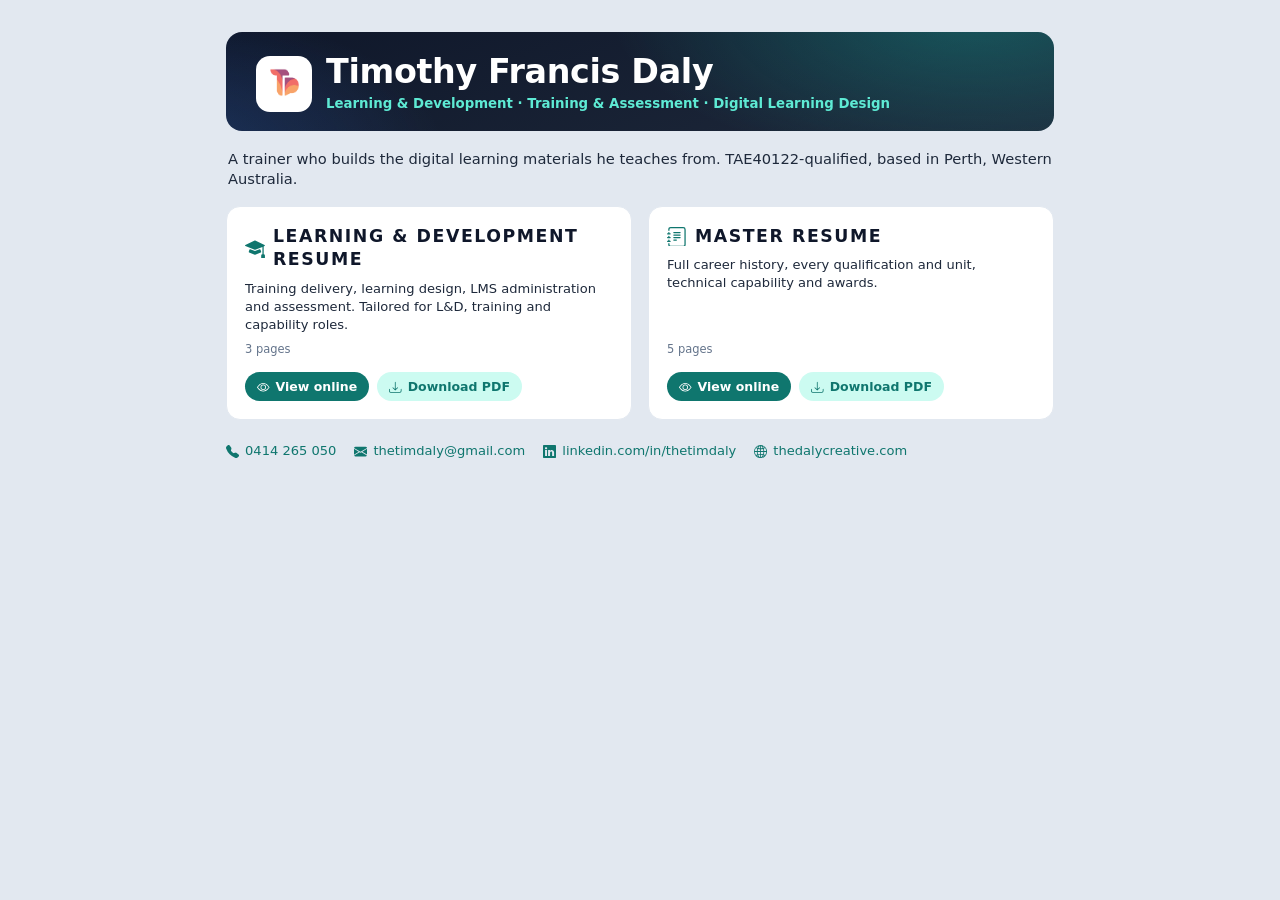
==== commit c782742e: "Restructure into site layout: landing page, shared assets folder - index.html is now a landing page " ====
--- a/index.html
+++ b/index.html
@@ -3,355 +3,77 @@
 <head>
 <meta charset="utf-8">
 <meta name="viewport" content="width=device-width, initial-scale=1">
-<title>Timothy Daly · Learning &amp; Development Resume</title>
-<meta name="description" content="Resume of Timothy Daly, TAE40122-qualified learning and development professional in Perth, WA.">
-<style>
-:root{
-  --ink:#0f172a; --ink-2:#1e293b; --accent:#14b8a6; --accent-dark:#0f766e; --accent-light:#5eead4;
-  --text:#1e293b; --muted:#64748b; --surface:#f8fafc; --border:#e2e8f0;
-}
-*{box-sizing:border-box}
-html{-webkit-print-color-adjust:exact;print-color-adjust:exact}
-body{margin:0;background:#e2e8f0;color:var(--text);
-  font-family:system-ui,-apple-system,"Segoe UI",Roboto,"Helvetica Neue",Arial,sans-serif;
-  font-size:9.6pt;line-height:1.38}
-a{color:var(--accent-dark);text-decoration:none}
-a:hover{text-decoration:underline}
-.icon{width:1em;height:1em;vertical-align:-.125em;fill:currentColor;flex:none}
-
-/* screen toolbar */
-.toolbar{position:sticky;top:0;z-index:10;background:rgba(15,23,42,.96);color:#fff;
-  display:flex;justify-content:space-between;align-items:center;gap:1rem;padding:.6rem 1.25rem;font-size:.9rem}
-.toolbar strong{font-weight:600}
-.btn{display:inline-flex;align-items:center;gap:.45rem;padding:.5rem 1rem;border-radius:999px;
-  background:var(--accent);color:var(--ink);font-weight:600;border:0;cursor:pointer;font-size:.9rem}
-.btn:hover{background:var(--accent-light);text-decoration:none}
-.btn-ghost{background:transparent;color:#fff;border:1px solid rgba(255,255,255,.3)}
-.btn-ghost:hover{background:rgba(255,255,255,.1)}
-
-.page{max-width:210mm;margin:1.5rem auto;background:#fff;box-shadow:0 10px 40px rgba(15,23,42,.18);border-radius:10px;overflow:hidden}
-
-/* header */
-header.hero{color:#f1f5f9;padding:22px 30px 18px;
-  background:radial-gradient(600px 260px at 90% -20%,rgba(20,184,166,.35),transparent 60%),
-             radial-gradient(500px 240px at -10% 120%,rgba(59,130,246,.25),transparent 60%),
-             linear-gradient(160deg,var(--ink),var(--ink-2))}
-.hero-top{display:flex;justify-content:space-between;gap:20px;align-items:flex-start}
-h1{margin:0;font-size:25pt;letter-spacing:-.01em;line-height:1.1;color:#fff}
-.tagline{margin:4px 0 0;color:var(--accent-light);font-weight:600;font-size:10pt;white-space:nowrap}
-.contact{list-style:none;margin:0;padding:0;font-size:9pt;color:#e2e8f0;text-align:right}
-.contact li{display:flex;align-items:center;justify-content:flex-end;gap:6px;margin:1px 0}
-.contact a{color:#e2e8f0}
-.contact .icon{color:var(--accent-light)}
-.stats{display:grid;grid-template-columns:repeat(4,1fr);gap:8px;margin-top:14px}
-.stat{background:rgba(255,255,255,.07);border:1px solid rgba(255,255,255,.14);border-radius:10px;padding:7px 10px}
-.stat b{display:block;color:#fff;font-size:12.5pt;line-height:1.15}
-.stat span{color:#cbd5e1;font-size:8pt}
-
-main{padding:16px 30px 22px}
-section{margin-top:11px}
-h2{display:flex;align-items:center;gap:8px;margin:0 0 7px;font-size:10.5pt;letter-spacing:.09em;
-  text-transform:uppercase;color:var(--ink);padding-bottom:4px;border-bottom:2px solid var(--accent);break-after:avoid}
-h2 .icon{color:var(--accent-dark);font-size:1.15em}
-p{margin:0 0 6px}
-
-/* capabilities grid */
-.caps{display:grid;grid-template-columns:1fr 1fr;gap:6px 14px;list-style:none;margin:0;padding:0}
-.caps li{display:flex;gap:9px;align-items:flex-start;break-inside:avoid}
-.caps .ic{flex:none;width:24px;height:24px;border-radius:50%;background:#ccfbf1;color:var(--accent-dark);
-  display:grid;place-items:center;font-size:12px;margin-top:1px}
-.caps b{color:var(--ink)}
-.caps div{font-size:8.9pt}
-
-/* showcase */
-.showcase{display:grid;grid-template-columns:1fr 1fr;gap:8px}
-.card{border:1px solid var(--border);border-radius:10px;padding:9px 11px;background:var(--surface);break-inside:avoid}
-.card h3{display:flex;align-items:center;gap:7px;margin:0 0 3px;font-size:10pt;color:var(--ink)}
-.card h3 .icon{color:var(--accent-dark)}
-.card p{font-size:8.8pt;margin:0 0 4px}
-.card .tags{display:flex;flex-wrap:wrap;gap:4px;margin-bottom:4px}
-.tag{font-size:7.6pt;padding:1px 7px;border-radius:999px;background:#fff;border:1px solid var(--border);color:var(--muted)}
-.card .link{font-size:8.6pt;display:flex;flex-direction:column;gap:1px}
-.card .link a{display:inline-flex;align-items:center;gap:4px}
-
-/* experience */
-.jobs{list-style:none;margin:0;padding:0}
-.job{display:grid;grid-template-columns:38px 1fr;gap:10px;padding:6px 0;border-top:1px solid var(--border)}
-.job-head{break-after:avoid}
-.job li{break-inside:avoid}
-.job:first-child{border-top:0;padding-top:2px}
-.logo{width:38px;height:38px;border-radius:10px;overflow:hidden;background:#fff;box-shadow:0 0 0 1px var(--border)}
-.logo img{width:100%;height:100%;object-fit:cover;display:block}
-.logo.badge{box-shadow:none}
-.logo svg{width:38px;height:38px;display:block}
-.job-head{display:flex;justify-content:space-between;gap:10px;align-items:baseline}
-.job-title{font-weight:700;color:var(--ink);font-size:10.2pt}
-.job-org{color:var(--accent-dark);font-weight:600;font-size:9.4pt}
-.job-meta{color:var(--muted);font-size:8.4pt;white-space:nowrap}
-.job ul{margin:2px 0 0;padding-left:15px;font-size:8.9pt}
-.job li{margin:1px 0}
-.job li::marker{color:var(--accent)}
-
-.earlier-grid{list-style:none;margin:0;padding:0;display:grid;grid-template-columns:1fr 1fr;gap:7px 14px}
-.earlier-grid li{display:flex;gap:9px;align-items:flex-start;font-size:8.9pt;break-inside:avoid}
-.earlier-grid .dot{flex:none;width:30px;height:30px;border-radius:50%;overflow:hidden;background:#fff;box-shadow:0 0 0 1px var(--border);margin-top:1px}
-.earlier-grid .dot img{width:100%;height:100%;object-fit:cover;display:block}
-.earlier-grid b{color:var(--ink)}
-.yr{color:var(--muted);font-size:8pt;white-space:nowrap}
-.stack{display:flex;flex-direction:column;gap:5px}
-.stack-row{display:grid;grid-template-columns:118px 1fr;gap:8px;align-items:start;break-inside:avoid}
-.stack-label{display:flex;align-items:center;gap:6px;font-weight:700;color:var(--ink);font-size:8.8pt;padding-top:2px}
-.stack-label .icon{color:var(--accent-dark)}
-.chips{display:flex;flex-wrap:wrap;gap:3px 4px}
-.chip{font-size:7.9pt;padding:1px 7px;border-radius:999px;background:var(--surface);border:1px solid var(--border);color:var(--text)}
-.earlier{list-style:none;padding:0;margin:0;font-size:9.2pt}
-.earlier li{padding:3px 0}
-.two{display:grid;grid-template-columns:1fr 1fr;gap:14px}
-.list{margin:0;padding-left:15px;font-size:8.9pt}
-.list li{margin:2px 0}
-.list li::marker{color:var(--accent)}
-.essential{display:inline-block;font-size:7.4pt;font-weight:700;letter-spacing:.04em;text-transform:uppercase;
-  background:var(--accent);color:var(--ink);padding:0 6px;border-radius:999px;margin-left:4px;vertical-align:1px}
-.kv{font-size:8.9pt;margin:0 0 2px}
-.kv b{color:var(--ink)}
-.foot{margin-top:12px;font-size:8.6pt;color:var(--muted);font-style:italic}
-
-@media (max-width:720px){
-  .page{margin:0;border-radius:0}
-  .hero-top{flex-direction:column}.contact{text-align:left}.contact li{justify-content:flex-start}
-  .stats,.caps,.showcase,.two{grid-template-columns:1fr 1fr}
-  .caps,.showcase,.two{grid-template-columns:1fr}
-  main,header.hero{padding-left:18px;padding-right:18px}
-  .job-head{flex-direction:column}
-}
-@page{size:A4;margin:11mm 0 11mm}
-@page :first{margin-top:0}
-@media print{
-  body{background:#fff}
-  .toolbar{display:none}
-  .page{margin:0;max-width:none;box-shadow:none;border-radius:0}
-  main{padding:12px 13mm 0}
-  header.hero{padding:13mm 13mm 14px}
-  a{text-decoration:none}
-}
-</style>
-
-<style>
-.earlier-grid{list-style:none;margin:0;padding:0;display:grid;grid-template-columns:1fr 1fr;gap:7px 14px}
-.earlier-grid li{display:flex;gap:9px;align-items:flex-start;font-size:8.9pt;break-inside:avoid}
-.earlier-grid .dot{flex:none;width:30px;height:30px;border-radius:50%;overflow:hidden;background:#fff;box-shadow:0 0 0 1px var(--border);margin-top:1px;display:grid;place-items:center}
-.earlier-grid .dot img{width:100%;height:100%;object-fit:cover;display:block}
-.earlier-grid b{color:var(--ink)}
-.yr{color:var(--muted);font-size:8pt;white-space:nowrap}
-.stack{display:flex;flex-direction:column;gap:5px}
-.stack-row{display:grid;grid-template-columns:118px 1fr;gap:8px;align-items:start;break-inside:avoid}
-.stack-label{display:flex;align-items:center;gap:6px;font-weight:700;color:var(--ink);font-size:8.8pt;padding-top:2px}
-.stack-label .icon{color:var(--accent-dark)}
-.chips{display:flex;flex-wrap:wrap;gap:3px 4px}
-.chip{font-size:7.9pt;padding:1px 7px;border-radius:999px;background:var(--surface);border:1px solid var(--border);color:var(--text)}
-.logo{width:38px;height:38px;border-radius:10px;overflow:hidden;background:#fff;box-shadow:0 0 0 1px var(--border)}
-.logo img{width:100%;height:100%;object-fit:cover;display:block}
-.logo.text{display:grid;place-items:center;background:linear-gradient(135deg,var(--ink),var(--ink-2));color:#fff;font-weight:800;font-size:11pt;letter-spacing:.02em}
-.job{grid-template-columns:38px 1fr !important}
-.caps .ic{border-radius:50% !important}
-.units{columns:2;column-gap:16px;font-size:8.6pt;margin:4px 0 0;padding-left:15px}
-.units li{break-inside:avoid;margin:1px 0}
-.sub{font-weight:700;color:var(--ink);font-size:9pt;margin:8px 0 2px;break-after:avoid}
-.list{break-before:auto}
-.note{font-size:8.4pt;color:var(--muted);margin:2px 0 0}
-.card{display:flex;flex-direction:column}
-.card p{flex:1}
-.card .link{display:flex;flex-direction:row;flex-wrap:wrap;gap:4px;margin-top:2px}
-.card .link a.pill{display:inline-flex;align-items:center;gap:4px;font-size:8pt;font-weight:600;padding:2px 9px;border-radius:999px;background:#ccfbf1;color:var(--accent-dark);text-decoration:none}
-.card .link a.pill .icon{font-size:.85em}
-</style>
-
+<title>Timothy Daly · Resumes</title>
+<meta name="description" content="Resumes of Timothy Daly, TAE40122-qualified learning and development professional in Perth, WA.">
+<link rel="icon" type="image/png" href="assets/images/logo.png">
+<link rel="stylesheet" href="assets/css/styles.css">
+<script src="assets/js/scripts.js" defer></script>
 </head>
 <body>
-<div class="toolbar">
-  <strong>Timothy Daly · Learning &amp; Development Resume</strong>
-  <span style="display:flex;gap:.5rem">
-    <a class="btn" href="Tim-Daly-Resume-Learning-and-Development.pdf" download><svg class="icon" viewBox="0 0 16 16" aria-hidden="true">
+<main class="landing">
+  <header class="hero">
+    <div class="landing-brand">
+      <img src="assets/images/logo.png" alt="Timothy Daly logo">
+      <div>
+        <h1>Timothy Francis Daly</h1>
+        <p class="tagline">Learning &amp; Development · Training &amp; Assessment · Digital Learning Design</p>
+      </div>
+    </div>
+  </header>
+  <p class="landing-intro">A trainer who builds the digital learning materials he teaches from. TAE40122-qualified, based in Perth, Western Australia.</p>
+  <section class="resume-grid">
+  <article class="resume-card">
+    <h2><svg class="icon" viewBox="0 0 16 16" aria-hidden="true">
+  <path d="M8.211 2.047a.5.5 0 0 0-.422 0l-7.5 3.5a.5.5 0 0 0 .025.917l7.5 3a.5.5 0 0 0 .372 0L14 7.14V13a1 1 0 0 0-1 1v2h3v-2a1 1 0 0 0-1-1V6.739l.686-.275a.5.5 0 0 0 .025-.917z"/>
+  <path d="M4.176 9.032a.5.5 0 0 0-.656.327l-.5 1.7a.5.5 0 0 0 .294.605l4.5 1.8a.5.5 0 0 0 .372 0l4.5-1.8a.5.5 0 0 0 .294-.605l-.5-1.7a.5.5 0 0 0-.656-.327L8 10.466z"/>
+</svg> Learning &amp; Development resume</h2>
+    <p>Training delivery, learning design, LMS administration and assessment. Tailored for L&amp;D, training and capability roles.</p>
+    <span class="meta">3 pages</span>
+    <div class="actions">
+      <a class="primary" href="ld-resume.html"><svg class="icon" viewBox="0 0 16 16" aria-hidden="true">
+  <path d="M16 8s-3-5.5-8-5.5S0 8 0 8s3 5.5 8 5.5S16 8 16 8M1.173 8a13 13 0 0 1 1.66-2.043C4.12 4.668 5.88 3.5 8 3.5s3.879 1.168 5.168 2.457A13 13 0 0 1 14.828 8q-.086.13-.195.288c-.335.48-.83 1.12-1.465 1.755C11.879 11.332 10.119 12.5 8 12.5s-3.879-1.168-5.168-2.457A13 13 0 0 1 1.172 8z"/>
+  <path d="M8 5.5a2.5 2.5 0 1 0 0 5 2.5 2.5 0 0 0 0-5M4.5 8a3.5 3.5 0 1 1 7 0 3.5 3.5 0 0 1-7 0"/>
+</svg> View online</a>
+      <a class="secondary" href="assets/pdf/Tim-Daly-Resume-Learning-and-Development.pdf" download><svg class="icon" viewBox="0 0 16 16" aria-hidden="true">
   <path d="M.5 9.9a.5.5 0 0 1 .5.5v2.5a1 1 0 0 0 1 1h12a1 1 0 0 0 1-1v-2.5a.5.5 0 0 1 1 0v2.5a2 2 0 0 1-2 2H2a2 2 0 0 1-2-2v-2.5a.5.5 0 0 1 .5-.5"/>
   <path d="M7.646 11.854a.5.5 0 0 0 .708 0l3-3a.5.5 0 0 0-.708-.708L8.5 10.293V1.5a.5.5 0 0 0-1 0v8.793L5.354 8.146a.5.5 0 1 0-.708.708z"/>
 </svg> Download PDF</a>
-    <a class="btn btn-ghost" href="master.html">Master resume</a>
-    <button class="btn btn-ghost" onclick="window.print()"><svg class="icon" viewBox="0 0 16 16" aria-hidden="true">
-  <path d="M2.5 8a.5.5 0 1 0 0-1 .5.5 0 0 0 0 1"/>
-  <path d="M5 1a2 2 0 0 0-2 2v2H2a2 2 0 0 0-2 2v3a2 2 0 0 0 2 2h1v1a2 2 0 0 0 2 2h6a2 2 0 0 0 2-2v-1h1a2 2 0 0 0 2-2V7a2 2 0 0 0-2-2h-1V3a2 2 0 0 0-2-2zM4 3a1 1 0 0 1 1-1h6a1 1 0 0 1 1 1v2H4zm1 5a2 2 0 0 0-2 2v1H2a1 1 0 0 1-1-1V7a1 1 0 0 1 1-1h12a1 1 0 0 1 1 1v3a1 1 0 0 1-1 1h-1v-1a2 2 0 0 0-2-2zm7 2v3a1 1 0 0 1-1 1H5a1 1 0 0 1-1-1v-3a1 1 0 0 1 1-1h6a1 1 0 0 1 1 1"/>
-</svg> Print</button>
-  </span>
-</div>
-<div class="page">
-<header class="hero">
-  <div class="hero-top">
-    <div>
-      <h1>Timothy Francis Daly</h1>
-      <p class="tagline">Learning &amp; Development · Training &amp; Assessment · Capability</p>
     </div>
-    <ul class="contact">
-      <li><svg class="icon" viewBox="0 0 16 16" aria-hidden="true">
+  </article>
+  <article class="resume-card">
+    <h2><svg class="icon" viewBox="0 0 16 16" aria-hidden="true">
+  <path d="M5 10.5a.5.5 0 0 1 .5-.5h2a.5.5 0 0 1 0 1h-2a.5.5 0 0 1-.5-.5m0-2a.5.5 0 0 1 .5-.5h5a.5.5 0 0 1 0 1h-5a.5.5 0 0 1-.5-.5m0-2a.5.5 0 0 1 .5-.5h5a.5.5 0 0 1 0 1h-5a.5.5 0 0 1-.5-.5m0-2a.5.5 0 0 1 .5-.5h5a.5.5 0 0 1 0 1h-5a.5.5 0 0 1-.5-.5"/>
+  <path d="M3 0h10a2 2 0 0 1 2 2v12a2 2 0 0 1-2 2H3a2 2 0 0 1-2-2v-1h1v1a1 1 0 0 0 1 1h10a1 1 0 0 0 1-1V2a1 1 0 0 0-1-1H3a1 1 0 0 0-1 1v1H1V2a2 2 0 0 1 2-2"/>
+  <path d="M1 5v-.5a.5.5 0 0 1 1 0V5h.5a.5.5 0 0 1 0 1h-2a.5.5 0 0 1 0-1zm0 3v-.5a.5.5 0 0 1 1 0V8h.5a.5.5 0 0 1 0 1h-2a.5.5 0 0 1 0-1zm0 3v-.5a.5.5 0 0 1 1 0v.5h.5a.5.5 0 0 1 0 1h-2a.5.5 0 0 1 0-1z"/>
+</svg> Master resume</h2>
+    <p>Full career history, every qualification and unit, technical capability and awards.</p>
+    <span class="meta">5 pages</span>
+    <div class="actions">
+      <a class="primary" href="master-resume.html"><svg class="icon" viewBox="0 0 16 16" aria-hidden="true">
+  <path d="M16 8s-3-5.5-8-5.5S0 8 0 8s3 5.5 8 5.5S16 8 16 8M1.173 8a13 13 0 0 1 1.66-2.043C4.12 4.668 5.88 3.5 8 3.5s3.879 1.168 5.168 2.457A13 13 0 0 1 14.828 8q-.086.13-.195.288c-.335.48-.83 1.12-1.465 1.755C11.879 11.332 10.119 12.5 8 12.5s-3.879-1.168-5.168-2.457A13 13 0 0 1 1.172 8z"/>
+  <path d="M8 5.5a2.5 2.5 0 1 0 0 5 2.5 2.5 0 0 0 0-5M4.5 8a3.5 3.5 0 1 1 7 0 3.5 3.5 0 0 1-7 0"/>
+</svg> View online</a>
+      <a class="secondary" href="assets/pdf/Tim-Daly-Master-Resume.pdf" download><svg class="icon" viewBox="0 0 16 16" aria-hidden="true">
+  <path d="M.5 9.9a.5.5 0 0 1 .5.5v2.5a1 1 0 0 0 1 1h12a1 1 0 0 0 1-1v-2.5a.5.5 0 0 1 1 0v2.5a2 2 0 0 1-2 2H2a2 2 0 0 1-2-2v-2.5a.5.5 0 0 1 .5-.5"/>
+  <path d="M7.646 11.854a.5.5 0 0 0 .708 0l3-3a.5.5 0 0 0-.708-.708L8.5 10.293V1.5a.5.5 0 0 0-1 0v8.793L5.354 8.146a.5.5 0 1 0-.708.708z"/>
+</svg> Download PDF</a>
+    </div>
+  </article>
+  </section>
+  <ul class="landing-contact">
+    <li><svg class="icon" viewBox="0 0 16 16" aria-hidden="true">
   <path fill-rule="evenodd" d="M1.885.511a1.745 1.745 0 0 1 2.61.163L6.29 2.98c.329.423.445.974.315 1.494l-.547 2.19a.68.68 0 0 0 .178.643l2.457 2.457a.68.68 0 0 0 .644.178l2.189-.547a1.75 1.75 0 0 1 1.494.315l2.306 1.794c.829.645.905 1.87.163 2.611l-1.034 1.034c-.74.74-1.846 1.065-2.877.702a18.6 18.6 0 0 1-7.01-4.42 18.6 18.6 0 0 1-4.42-7.009c-.362-1.03-.037-2.137.703-2.877z"/>
 </svg> <a href="tel:+61414265050">0414 265 050</a></li>
-      <li><svg class="icon" viewBox="0 0 16 16" aria-hidden="true">
+    <li><svg class="icon" viewBox="0 0 16 16" aria-hidden="true">
   <path d="M.05 3.555A2 2 0 0 1 2 2h12a2 2 0 0 1 1.95 1.555L8 8.414zM0 4.697v7.104l5.803-3.558zM6.761 8.83l-6.57 4.027A2 2 0 0 0 2 14h12a2 2 0 0 0 1.808-1.144l-6.57-4.027L8 9.586zm3.436-.586L16 11.801V4.697z"/>
 </svg> <a href="mailto:thetimdaly@gmail.com">thetimdaly@gmail.com</a></li>
-      <li><svg class="icon" viewBox="0 0 16 16" aria-hidden="true">
-  <path d="M8 16s6-5.686 6-10A6 6 0 0 0 2 6c0 4.314 6 10 6 10m0-7a3 3 0 1 1 0-6 3 3 0 0 1 0 6"/>
-</svg> Perth, Western Australia</li>
-      <li><svg class="icon" viewBox="0 0 16 16" aria-hidden="true">
+    <li><svg class="icon" viewBox="0 0 16 16" aria-hidden="true">
   <path d="M0 1.146C0 .513.526 0 1.175 0h13.65C15.474 0 16 .513 16 1.146v13.708c0 .633-.526 1.146-1.175 1.146H1.175C.526 16 0 15.487 0 14.854zm4.943 12.248V6.169H2.542v7.225zm-1.2-8.212c.837 0 1.358-.554 1.358-1.248-.015-.709-.52-1.248-1.342-1.248S2.4 3.226 2.4 3.934c0 .694.521 1.248 1.327 1.248zm4.908 8.212V9.359c0-.216.016-.432.08-.586.173-.431.568-.878 1.232-.878.869 0 1.216.662 1.216 1.634v3.865h2.401V9.25c0-2.22-1.184-3.252-2.764-3.252-1.274 0-1.845.7-2.165 1.193v.025h-.016l.016-.025V6.169h-2.4c.03.678 0 7.225 0 7.225z"/>
 </svg> <a href="https://linkedin.com/in/thetimdaly">linkedin.com/in/thetimdaly</a></li>
-      <li><svg class="icon" viewBox="0 0 16 16" aria-hidden="true">
+    <li><svg class="icon" viewBox="0 0 16 16" aria-hidden="true">
   <path d="M0 8a8 8 0 1 1 16 0A8 8 0 0 1 0 8m7.5-6.923c-.67.204-1.335.82-1.887 1.855q-.215.403-.395.872c.705.157 1.472.257 2.282.287zM4.249 3.539q.214-.577.481-1.078a7 7 0 0 1 .597-.933A7 7 0 0 0 3.051 3.05q.544.277 1.198.49zM3.509 7.5c.036-1.07.188-2.087.436-3.008a9 9 0 0 1-1.565-.667A6.96 6.96 0 0 0 1.018 7.5zm1.4-2.741a12.3 12.3 0 0 0-.4 2.741H7.5V5.091c-.91-.03-1.783-.145-2.591-.332M8.5 5.09V7.5h2.99a12.3 12.3 0 0 0-.399-2.741c-.808.187-1.681.301-2.591.332zM4.51 8.5c.035.987.176 1.914.399 2.741A13.6 13.6 0 0 1 7.5 10.91V8.5zm3.99 0v2.409c.91.03 1.783.145 2.591.332.223-.827.364-1.754.4-2.741zm-3.282 3.696q.18.469.395.872c.552 1.035 1.218 1.65 1.887 1.855V11.91c-.81.03-1.577.13-2.282.287zm.11 2.276a7 7 0 0 1-.598-.933 9 9 0 0 1-.481-1.079 8.4 8.4 0 0 0-1.198.49 7 7 0 0 0 2.276 1.522zm-1.383-2.964A13.4 13.4 0 0 1 3.508 8.5h-2.49a6.96 6.96 0 0 0 1.362 3.675c.47-.258.995-.482 1.565-.667m6.728 2.964a7 7 0 0 0 2.275-1.521 8.4 8.4 0 0 0-1.197-.49 9 9 0 0 1-.481 1.078 7 7 0 0 1-.597.933M8.5 11.909v3.014c.67-.204 1.335-.82 1.887-1.855q.216-.403.395-.872A12.6 12.6 0 0 0 8.5 11.91zm3.555-.401c.57.185 1.095.409 1.565.667A6.96 6.96 0 0 0 14.982 8.5h-2.49a13.4 13.4 0 0 1-.437 3.008M14.982 7.5a6.96 6.96 0 0 0-1.362-3.675c-.47.258-.995.482-1.565.667.248.92.4 1.938.437 3.008zM11.27 2.461q.266.502.482 1.078a8.4 8.4 0 0 0 1.196-.49 7 7 0 0 0-2.275-1.52c.218.283.418.597.597.932m-.488 1.343a8 8 0 0 0-.395-.872C9.835 1.897 9.17 1.282 8.5 1.077V4.09c.81-.03 1.577-.13 2.282-.287z"/>
 </svg> <a href="https://thedalycreative.com">thedalycreative.com</a></li>
-    </ul>
-  </div>
-  <div class="stats"><div class="stat"><b>TAE40122</b><span>Cert IV Training &amp; Assessment</span></div><div class="stat"><b>15+ years</b><span>training, coaching and facilitation</span></div><div class="stat"><b>+20%</b><span>training completion, Dept of Transport</span></div><div class="stat"><b>60+ staff</b><span>trained in a high-distress setting</span></div></div>
-</header>
-<main>
-<section>
-  <h2><svg class="icon" viewBox="0 0 16 16" aria-hidden="true">
-  <path d="M5 8a2 2 0 1 0 0-4 2 2 0 0 0 0 4m4-2.5a.5.5 0 0 1 .5-.5h4a.5.5 0 0 1 0 1h-4a.5.5 0 0 1-.5-.5M9 8a.5.5 0 0 1 .5-.5h4a.5.5 0 0 1 0 1h-4A.5.5 0 0 1 9 8m1 2.5a.5.5 0 0 1 .5-.5h3a.5.5 0 0 1 0 1h-3a.5.5 0 0 1-.5-.5"/>
-  <path d="M2 2a2 2 0 0 0-2 2v8a2 2 0 0 0 2 2h12a2 2 0 0 0 2-2V4a2 2 0 0 0-2-2zM1 4a1 1 0 0 1 1-1h12a1 1 0 0 1 1 1v8a1 1 0 0 1-1 1H8.96q.04-.245.04-.5C9 10.567 7.21 9 5 9c-2.086 0-3.8 1.398-3.984 3.181A1 1 0 0 1 1 12z"/>
-</svg> Career summary</h2>
-  <p>Learning and development professional and <b>TAE40122-qualified trainer and assessor</b> who builds the digital learning resources he teaches from. More than 15 years of training, coaching and facilitation across an accredited RTO, state government, the justice system, aviation and health insurance. Designs, delivers, assesses and evaluates learning using ADDIE, adult learning principles and Kirkpatrick, from induction and compliance training to leadership and team development.</p>
-  <p>Brings department-wide <b>ELMO LMS</b> administration, a <b>20% lift in training completion</b> at the Department of Transport, and hands-on learning design in Articulate, HTML and Canva. Inclusive, trauma-aware and accessibility-first, with training through WAAMH and the Department of Justice and long-standing volunteer work in WA's LGBTIQ+ community.</p>
-</section>
-<section>
-  <h2><svg class="icon" viewBox="0 0 16 16" aria-hidden="true">
-  <path d="M7.657 6.247c.11-.33.576-.33.686 0l.645 1.937a2.89 2.89 0 0 0 1.829 1.828l1.936.645c.33.11.33.576 0 .686l-1.937.645a2.89 2.89 0 0 0-1.828 1.829l-.645 1.936a.361.361 0 0 1-.686 0l-.645-1.937a2.89 2.89 0 0 0-1.828-1.828l-1.937-.645a.361.361 0 0 1 0-.686l1.937-.645a2.89 2.89 0 0 0 1.828-1.828zM3.794 1.148a.217.217 0 0 1 .412 0l.387 1.162c.173.518.579.924 1.097 1.097l1.162.387a.217.217 0 0 1 0 .412l-1.162.387A1.73 1.73 0 0 0 4.593 5.69l-.387 1.162a.217.217 0 0 1-.412 0L3.407 5.69A1.73 1.73 0 0 0 2.31 4.593l-1.162-.387a.217.217 0 0 1 0-.412l1.162-.387A1.73 1.73 0 0 0 3.407 2.31zM10.863.099a.145.145 0 0 1 .274 0l.258.774c.115.346.386.617.732.732l.774.258a.145.145 0 0 1 0 .274l-.774.258a1.16 1.16 0 0 0-.732.732l-.258.774a.145.145 0 0 1-.274 0l-.258-.774a1.16 1.16 0 0 0-.732-.732L9.1 2.137a.145.145 0 0 1 0-.274l.774-.258c.346-.115.617-.386.732-.732z"/>
-</svg> Key capabilities</h2>
-  <ul class="caps"><li><span class="ic"><svg class="icon" viewBox="0 0 16 16" aria-hidden="true">
-  <path d="M8.447.276a.5.5 0 0 0-.894 0L7.19 1H2.5A1.5 1.5 0 0 0 1 2.5V10h14V2.5A1.5 1.5 0 0 0 13.5 1H8.809z"/>
-  <path fill-rule="evenodd" d="M.5 11a.5.5 0 0 0 0 1h2.86l-.845 3.379a.5.5 0 0 0 .97.242L3.89 14h8.22l.405 1.621a.5.5 0 0 0 .97-.242L12.64 12h2.86a.5.5 0 0 0 0-1zm3.64 2 .25-1h7.22l.25 1z"/>
-</svg></span><div><b>Learning design and delivery:</b> ADDIE, Bloom's and UDL; face to face, Zoom and blended; groups from 12 to 50+</div></li><li><span class="ic"><svg class="icon" viewBox="0 0 16 16" aria-hidden="true">
-  <path d="M6.5 0A1.5 1.5 0 0 0 5 1.5v1A1.5 1.5 0 0 0 6.5 4h3A1.5 1.5 0 0 0 11 2.5v-1A1.5 1.5 0 0 0 9.5 0zm3 1a.5.5 0 0 1 .5.5v1a.5.5 0 0 1-.5.5h-3a.5.5 0 0 1-.5-.5v-1a.5.5 0 0 1 .5-.5z"/>
-  <path d="M4 1.5H3a2 2 0 0 0-2 2V14a2 2 0 0 0 2 2h10a2 2 0 0 0 2-2V3.5a2 2 0 0 0-2-2h-1v1A2.5 2.5 0 0 1 9.5 5h-3A2.5 2.5 0 0 1 4 2.5zm6.854 7.354-3 3a.5.5 0 0 1-.708 0l-1.5-1.5a.5.5 0 0 1 .708-.708L7.5 10.793l2.646-2.647a.5.5 0 0 1 .708.708"/>
-</svg></span><div><b>Assessment and RTO compliance:</b> competency judgements, validation and moderation, RPL, mapping assessment tools</div></li><li><span class="ic"><svg class="icon" viewBox="0 0 16 16" aria-hidden="true">
-  <path d="M1 11a1 1 0 0 1 1-1h2a1 1 0 0 1 1 1v3a1 1 0 0 1-1 1H2a1 1 0 0 1-1-1zm5-4a1 1 0 0 1 1-1h2a1 1 0 0 1 1 1v7a1 1 0 0 1-1 1H7a1 1 0 0 1-1-1zm5-5a1 1 0 0 1 1-1h2a1 1 0 0 1 1 1v12a1 1 0 0 1-1 1h-2a1 1 0 0 1-1-1z"/>
-</svg></span><div><b>Needs analysis and evaluation:</b> Kirkpatrick, feedback surveys, LMS data, incident trends, reporting to managers</div></li><li><span class="ic"><svg class="icon" viewBox="0 0 16 16" aria-hidden="true">
-  <path d="M2.5 2A1.5 1.5 0 0 0 1 3.5V12h14V3.5A1.5 1.5 0 0 0 13.5 2zM0 12.5h16a1.5 1.5 0 0 1-1.5 1.5h-13A1.5 1.5 0 0 1 0 12.5"/>
-</svg></span><div><b>LMS and compliance training:</b> department-wide ELMO administration, module uploads, role-based training matrix</div></li><li><span class="ic"><svg class="icon" viewBox="0 0 16 16" aria-hidden="true">
-  <path d="M1.5 15a.5.5 0 0 0 0 1h13a.5.5 0 0 0 0-1H13V2.5A1.5 1.5 0 0 0 11.5 1H11V.5a.5.5 0 0 0-.57-.495l-7 1A.5.5 0 0 0 3 1.5V15zM11 2h.5a.5.5 0 0 1 .5.5V15h-1zm-2.5 8c-.276 0-.5-.448-.5-1s.224-1 .5-1 .5.448.5 1-.224 1-.5 1"/>
-</svg></span><div><b>Induction and onboarding:</b> designed inductions at EQC, Dept of Transport, Quarantine Victoria and RTRfm</div></li><li><span class="ic"><svg class="icon" viewBox="0 0 16 16" aria-hidden="true">
-  <path d="M7 14s-1 0-1-1 1-4 5-4 5 3 5 4-1 1-1 1zm4-6a3 3 0 1 0 0-6 3 3 0 0 0 0 6m-5.784 6A2.24 2.24 0 0 1 5 13c0-1.355.68-2.75 1.936-3.72A6.3 6.3 0 0 0 5 9c-4 0-5 3-5 4s1 1 1 1zM4.5 8a2.5 2.5 0 1 0 0-5 2.5 2.5 0 0 0 0 5"/>
-</svg></span><div><b>Leadership and talent:</b> train-the-trainer, coaching plans, performance management, spotting future leaders</div></li><li><span class="ic"><svg class="icon" viewBox="0 0 16 16" aria-hidden="true">
-  <path fill-rule="evenodd" d="M8 0c-.69 0-1.843.265-2.928.56-1.11.3-2.229.655-2.887.87a1.54 1.54 0 0 0-1.044 1.262c-.596 4.477.787 7.795 2.465 9.99a11.8 11.8 0 0 0 2.517 2.453c.386.273.744.482 1.048.625.28.132.581.24.829.24s.548-.108.829-.24a7 7 0 0 0 1.048-.625 11.8 11.8 0 0 0 2.517-2.453c1.678-2.195 3.061-5.513 2.465-9.99a1.54 1.54 0 0 0-1.044-1.263 63 63 0 0 0-2.887-.87C9.843.266 8.69 0 8 0m2.146 5.146a.5.5 0 0 1 .708.708l-3 3a.5.5 0 0 1-.708 0l-1.5-1.5a.5.5 0 1 1 .708-.708L7.5 7.793z"/>
-</svg></span><div><b>WHS and policy:</b> campus WHS policy review, code of conduct sessions, plain-English guides and SOPs</div></li><li><span class="ic"><svg class="icon" viewBox="0 0 16 16" aria-hidden="true">
-  <path d="M8 4.143A1.071 1.071 0 1 0 8 2a1.071 1.071 0 0 0 0 2.143m-4.668 1.47 3.24.316v2.5l-.323 4.585A.383.383 0 0 0 7 13.14l.826-4.017c.045-.18.301-.18.346 0L9 13.139a.383.383 0 0 0 .752-.125L9.43 8.43v-2.5l3.239-.316a.38.38 0 0 0-.047-.756H3.379a.38.38 0 0 0-.047.756Z"/>
-  <path d="M8 0a8 8 0 1 0 0 16A8 8 0 0 0 8 0M1 8a7 7 0 1 1 14 0A7 7 0 0 1 1 8"/>
-</svg></span><div><b>Inclusion and accessibility:</b> reasonable adjustments, WCAG-style design, trauma-informed and culturally aware practice</div></li></ul>
-</section>
-<section>
-  <h2><svg class="icon" viewBox="0 0 16 16" aria-hidden="true">
-  <path d="M0 13a1.5 1.5 0 0 0 1.5 1.5h13A1.5 1.5 0 0 0 16 13V6a1.5 1.5 0 0 0-1.5-1.5h-13A1.5 1.5 0 0 0 0 6zM2 3a.5.5 0 0 0 .5.5h11a.5.5 0 0 0 0-1h-11A.5.5 0 0 0 2 3m2-2a.5.5 0 0 0 .5.5h7a.5.5 0 0 0 0-1h-7A.5.5 0 0 0 4 1"/>
-</svg> Learning resources I've designed and built</h2>
-  <div class="showcase"><article class="card"><h3><svg class="icon" viewBox="0 0 16 16" aria-hidden="true">
-  <path fill-rule="evenodd" d="M6 1h6v7a.5.5 0 0 1-.757.429L9 7.083 6.757 8.43A.5.5 0 0 1 6 8z"/>
-  <path d="M3 0h10a2 2 0 0 1 2 2v12a2 2 0 0 1-2 2H3a2 2 0 0 1-2-2v-1h1v1a1 1 0 0 0 1 1h10a1 1 0 0 0 1-1V2a1 1 0 0 0-1-1H3a1 1 0 0 0-1 1v1H1V2a2 2 0 0 1 2-2"/>
-  <path d="M1 5v-.5a.5.5 0 0 1 1 0V5h.5a.5.5 0 0 1 0 1h-2a.5.5 0 0 1 0-1zm0 3v-.5a.5.5 0 0 1 1 0V8h.5a.5.5 0 0 1 0 1h-2a.5.5 0 0 1 0-1zm0 3v-.5a.5.5 0 0 1 1 0v.5h.5a.5.5 0 0 1 0 1h-2a.5.5 0 0 1 0-1z"/>
-</svg> Intake class hubs</h3><div class="tags"><span class="tag">Learning design</span><span class="tag">Self-directed learning</span><span class="tag">RTO</span></div><p>One hub per diploma intake: lesson write-ups and decks, assessment briefs, interactive quizzes, reference cheat sheets, downloads and curated resources. Live hubs for four intakes:</p><div class="link"><a class="pill" href="https://eqc-hub-2523.vercel.app">25.23 <svg class="icon" viewBox="0 0 16 16" aria-hidden="true">
-  <path fill-rule="evenodd" d="M8.636 3.5a.5.5 0 0 0-.5-.5H1.5A1.5 1.5 0 0 0 0 4.5v10A1.5 1.5 0 0 0 1.5 16h10a1.5 1.5 0 0 0 1.5-1.5V7.864a.5.5 0 0 0-1 0V14.5a.5.5 0 0 1-.5.5h-10a.5.5 0 0 1-.5-.5v-10a.5.5 0 0 1 .5-.5h6.636a.5.5 0 0 0 .5-.5"/>
-  <path fill-rule="evenodd" d="M16 .5a.5.5 0 0 0-.5-.5h-5a.5.5 0 0 0 0 1h3.793L6.146 9.146a.5.5 0 1 0 .708.708L15 1.707V5.5a.5.5 0 0 0 1 0z"/>
-</svg></a><a class="pill" href="https://eqc-hub-25g.vercel.app">25G <svg class="icon" viewBox="0 0 16 16" aria-hidden="true">
-  <path fill-rule="evenodd" d="M8.636 3.5a.5.5 0 0 0-.5-.5H1.5A1.5 1.5 0 0 0 0 4.5v10A1.5 1.5 0 0 0 1.5 16h10a1.5 1.5 0 0 0 1.5-1.5V7.864a.5.5 0 0 0-1 0V14.5a.5.5 0 0 1-.5.5h-10a.5.5 0 0 1-.5-.5v-10a.5.5 0 0 1 .5-.5h6.636a.5.5 0 0 0 .5-.5"/>
-  <path fill-rule="evenodd" d="M16 .5a.5.5 0 0 0-.5-.5h-5a.5.5 0 0 0 0 1h3.793L6.146 9.146a.5.5 0 1 0 .708.708L15 1.707V5.5a.5.5 0 0 0 1 0z"/>
-</svg></a><a class="pill" href="https://eqc-hub-2613.vercel.app">26.13 <svg class="icon" viewBox="0 0 16 16" aria-hidden="true">
-  <path fill-rule="evenodd" d="M8.636 3.5a.5.5 0 0 0-.5-.5H1.5A1.5 1.5 0 0 0 0 4.5v10A1.5 1.5 0 0 0 1.5 16h10a1.5 1.5 0 0 0 1.5-1.5V7.864a.5.5 0 0 0-1 0V14.5a.5.5 0 0 1-.5.5h-10a.5.5 0 0 1-.5-.5v-10a.5.5 0 0 1 .5-.5h6.636a.5.5 0 0 0 .5-.5"/>
-  <path fill-rule="evenodd" d="M16 .5a.5.5 0 0 0-.5-.5h-5a.5.5 0 0 0 0 1h3.793L6.146 9.146a.5.5 0 1 0 .708.708L15 1.707V5.5a.5.5 0 0 0 1 0z"/>
-</svg></a><a class="pill" href="https://eqc-hub-26b.vercel.app">26B <svg class="icon" viewBox="0 0 16 16" aria-hidden="true">
-  <path fill-rule="evenodd" d="M8.636 3.5a.5.5 0 0 0-.5-.5H1.5A1.5 1.5 0 0 0 0 4.5v10A1.5 1.5 0 0 0 1.5 16h10a1.5 1.5 0 0 0 1.5-1.5V7.864a.5.5 0 0 0-1 0V14.5a.5.5 0 0 1-.5.5h-10a.5.5 0 0 1-.5-.5v-10a.5.5 0 0 1 .5-.5h6.636a.5.5 0 0 0 .5-.5"/>
-  <path fill-rule="evenodd" d="M16 .5a.5.5 0 0 0-.5-.5h-5a.5.5 0 0 0 0 1h3.793L6.146 9.146a.5.5 0 1 0 .708.708L15 1.707V5.5a.5.5 0 0 0 1 0z"/>
-</svg></a></div></article><article class="card"><h3><svg class="icon" viewBox="0 0 16 16" aria-hidden="true">
-  <path d="M1 11a1 1 0 0 1 1-1h2a1 1 0 0 1 1 1v3a1 1 0 0 1-1 1H2a1 1 0 0 1-1-1zm5-4a1 1 0 0 1 1-1h2a1 1 0 0 1 1 1v7a1 1 0 0 1-1 1H7a1 1 0 0 1-1-1zm5-5a1 1 0 0 1 1-1h2a1 1 0 0 1 1 1v12a1 1 0 0 1-1 1h-2a1 1 0 0 1-1-1z"/>
-</svg> Training feedback form and dashboard</h3><div class="tags"><span class="tag">Evaluation</span><span class="tag">Data</span><span class="tag">Client project</span></div><p>Built for a professional trainer: five-area star ratings (content, delivery, activities, materials, organisation), most valuable part, suggestions and a recommend score, rolled up into a dashboard.</p><div class="link"><a class="pill" href="https://dr-chris-mauri-feedback-dashboard.vercel.app">View live dashboard <svg class="icon" viewBox="0 0 16 16" aria-hidden="true">
-  <path fill-rule="evenodd" d="M8.636 3.5a.5.5 0 0 0-.5-.5H1.5A1.5 1.5 0 0 0 0 4.5v10A1.5 1.5 0 0 0 1.5 16h10a1.5 1.5 0 0 0 1.5-1.5V7.864a.5.5 0 0 0-1 0V14.5a.5.5 0 0 1-.5.5h-10a.5.5 0 0 1-.5-.5v-10a.5.5 0 0 1 .5-.5h6.636a.5.5 0 0 0 .5-.5"/>
-  <path fill-rule="evenodd" d="M16 .5a.5.5 0 0 0-.5-.5h-5a.5.5 0 0 0 0 1h3.793L6.146 9.146a.5.5 0 1 0 .708.708L15 1.707V5.5a.5.5 0 0 0 1 0z"/>
-</svg></a></div></article><article class="card"><h3><svg class="icon" viewBox="0 0 16 16" aria-hidden="true">
-  <path d="M11.5 6.027a.5.5 0 1 1-1 0 .5.5 0 0 1 1 0m-1.5 1.5a.5.5 0 1 0 0-1 .5.5 0 0 0 0 1m2.5-.5a.5.5 0 1 1-1 0 .5.5 0 0 1 1 0m-1.5 1.5a.5.5 0 1 0 0-1 .5.5 0 0 0 0 1m-6.5-3h1v1h1v1h-1v1h-1v-1h-1v-1h1z"/>
-  <path d="M3.051 3.26a.5.5 0 0 1 .354-.613l1.932-.518a.5.5 0 0 1 .62.39c.655-.079 1.35-.117 2.043-.117.72 0 1.443.041 2.12.126a.5.5 0 0 1 .622-.399l1.932.518a.5.5 0 0 1 .306.729q.211.136.373.297c.408.408.78 1.05 1.095 1.772.32.733.599 1.591.805 2.466s.34 1.78.364 2.606c.024.816-.059 1.602-.328 2.21a1.42 1.42 0 0 1-1.445.83c-.636-.067-1.115-.394-1.513-.773-.245-.232-.496-.526-.739-.808-.126-.148-.25-.292-.368-.423-.728-.804-1.597-1.527-3.224-1.527s-2.496.723-3.224 1.527c-.119.131-.242.275-.368.423-.243.282-.494.575-.739.808-.398.38-.877.706-1.513.773a1.42 1.42 0 0 1-1.445-.83c-.27-.608-.352-1.395-.329-2.21.024-.826.16-1.73.365-2.606.206-.875.486-1.733.805-2.466.315-.722.687-1.364 1.094-1.772a2.3 2.3 0 0 1 .433-.335l-.028-.079zm2.036.412c-.877.185-1.469.443-1.733.708-.276.276-.587.783-.885 1.465a14 14 0 0 0-.748 2.295 12.4 12.4 0 0 0-.339 2.406c-.022.755.062 1.368.243 1.776a.42.42 0 0 0 .426.24c.327-.034.61-.199.929-.502.212-.202.4-.423.615-.674.133-.156.276-.323.44-.504C4.861 9.969 5.978 9.027 8 9.027s3.139.942 3.965 1.855c.164.181.307.348.44.504.214.251.403.472.615.674.318.303.601.468.929.503a.42.42 0 0 0 .426-.241c.18-.408.265-1.02.243-1.776a12.4 12.4 0 0 0-.339-2.406 14 14 0 0 0-.748-2.295c-.298-.682-.61-1.19-.885-1.465-.264-.265-.856-.523-1.733-.708-.85-.179-1.877-.27-2.913-.27s-2.063.091-2.913.27"/>
-</svg> EQC Activities Hub</h3><div class="tags"><span class="tag">Engagement</span><span class="tag">Facilitation</span><span class="tag">Inclusive access</span></div><p>Projector-led classroom engagement: Trivia Live, noticeboard games, Prompt Battle and a name picker. Learners join from their phones by QR code, with no logins or installs.</p><div class="link"><a class="pill" href="https://eqc-activities-hub.vercel.app">View live hub <svg class="icon" viewBox="0 0 16 16" aria-hidden="true">
-  <path fill-rule="evenodd" d="M8.636 3.5a.5.5 0 0 0-.5-.5H1.5A1.5 1.5 0 0 0 0 4.5v10A1.5 1.5 0 0 0 1.5 16h10a1.5 1.5 0 0 0 1.5-1.5V7.864a.5.5 0 0 0-1 0V14.5a.5.5 0 0 1-.5.5h-10a.5.5 0 0 1-.5-.5v-10a.5.5 0 0 1 .5-.5h6.636a.5.5 0 0 0 .5-.5"/>
-  <path fill-rule="evenodd" d="M16 .5a.5.5 0 0 0-.5-.5h-5a.5.5 0 0 0 0 1h3.793L6.146 9.146a.5.5 0 1 0 .708.708L15 1.707V5.5a.5.5 0 0 0 1 0z"/>
-</svg></a></div></article><article class="card"><h3><svg class="icon" viewBox="0 0 16 16" aria-hidden="true">
-  <path d="M7.293 1.5a1 1 0 0 1 1.414 0L11 3.793V2.5a.5.5 0 0 1 .5-.5h1a.5.5 0 0 1 .5.5v3.293l2.354 2.353a.5.5 0 0 1-.708.707L8 2.207 1.354 8.853a.5.5 0 1 1-.708-.707z"/>
-  <path d="m14 9.293-6-6-6 6V13.5A1.5 1.5 0 0 0 3.5 15h9a1.5 1.5 0 0 0 1.5-1.5zm-6-.811c1.664-1.673 5.825 1.254 0 5.018-5.825-3.764-1.664-6.691 0-5.018"/>
-</svg> Parent &amp; Family Drug Support</h3><div class="tags"><span class="tag">Accessibility</span><span class="tag">Plain English</span><span class="tag">Trauma-aware</span></div><p>Turned the Mental Health Commission WA's 40-page family information booklet into a mobile-first, plain-English page with a 24/7 helpline and a one-tap quick exit.</p><div class="link"><a class="pill" href="https://family-drug-support-information-for-families.vercel.app">View live site <svg class="icon" viewBox="0 0 16 16" aria-hidden="true">
-  <path fill-rule="evenodd" d="M8.636 3.5a.5.5 0 0 0-.5-.5H1.5A1.5 1.5 0 0 0 0 4.5v10A1.5 1.5 0 0 0 1.5 16h10a1.5 1.5 0 0 0 1.5-1.5V7.864a.5.5 0 0 0-1 0V14.5a.5.5 0 0 1-.5.5h-10a.5.5 0 0 1-.5-.5v-10a.5.5 0 0 1 .5-.5h6.636a.5.5 0 0 0 .5-.5"/>
-  <path fill-rule="evenodd" d="M16 .5a.5.5 0 0 0-.5-.5h-5a.5.5 0 0 0 0 1h3.793L6.146 9.146a.5.5 0 1 0 .708.708L15 1.707V5.5a.5.5 0 0 0 1 0z"/>
-</svg></a></div></article></div>
-</section>
-<section>
-  <h2><svg class="icon" viewBox="0 0 16 16" aria-hidden="true">
-  <path d="M6.5 1A1.5 1.5 0 0 0 5 2.5V3H1.5A1.5 1.5 0 0 0 0 4.5v1.384l7.614 2.03a1.5 1.5 0 0 0 .772 0L16 5.884V4.5A1.5 1.5 0 0 0 14.5 3H11v-.5A1.5 1.5 0 0 0 9.5 1zm0 1h3a.5.5 0 0 1 .5.5V3H6v-.5a.5.5 0 0 1 .5-.5"/>
-  <path d="M0 12.5A1.5 1.5 0 0 0 1.5 14h13a1.5 1.5 0 0 0 1.5-1.5V6.85L8.129 8.947a.5.5 0 0 1-.258 0L0 6.85z"/>
-</svg> Professional experience</h2>
-  <ol class="jobs"><li class="job"><div class="logo"><img src="[data-uri]" alt=""></div><div><div class="job-head"><div><span class="job-title">Trainer &amp; Industry Specialist</span> · <span class="job-org">Equinim College of Technology (RTO 45758)</span></div><span class="job-meta">Oct 2025 – Present · Sessional</span></div><ul><li>Design, deliver and assess accredited Diploma of IT units for cohorts of 12 to 25, on campus and on Zoom</li><li>Assessed 30–60 learners: competency judgements with written feedback, validation and moderation, RPL and credit transfer</li><li>Wrote the course schedule for every intake in units 1 and 2, and a master schedule now used by other trainers</li><li>Co-designed learning hubs with each intake, with interactive quizzes; the model is now used in other units</li><li>Reviewed campus training policy against WHS requirements and wrote a plain-English trainer guide; trained new trainers in campus SOPs, WHS and code of conduct</li><li>Identified two students suited to training, both since onboarded as trainers; acted on learner survey feedback to add workload roadmaps to lesson plans</li></ul></div></li>
-<li class="job"><div class="logo"><img src="[data-uri]" alt=""></div><div><div class="job-head"><div><span class="job-title">Founder &amp; Creative Director</span> · <span class="job-org">The Daly Creative</span></div><span class="job-meta">Feb 2025 – Present</span></div><ul><li>Build digital capability in small businesses, coaching owners on practical AI adoption and confidence with new tools</li><li>Built a training feedback form and dashboard for a professional trainer; compared NDIS client and staff systems for an in-home care provider and implemented Pnyx, including compliance and training</li></ul></div></li>
-<li class="job"><div class="logo"><img src="[data-uri]" alt=""></div><div><div class="job-head"><div><span class="job-title">Technology Administrator (People &amp; Culture Systems)</span> · <span class="job-org">Department of Transport WA</span></div><span class="job-meta">Jun 2024 – Jan 2025</span></div><ul><li>Administered the ELMO LMS department-wide: module uploads, user administration and mandatory compliance training</li><li>Mapped training requirements role by role and used LMS data to find lapsing currency</li><li>Worked with managers on completion barriers; added alerts, templates and scheduled releases: <b>20% faster updates, 20% higher completion</b></li><li>Wrote end-to-end user guides for the staff HR system (Salesforce and ELMO), issued department-wide to frontline workers</li><li>Second in charge of a team of six; liaised with Executive Directors, Oracle and Salesforce</li></ul></div></li>
-<li class="job"><div class="logo"><img src="[data-uri]" alt=""></div><div><div class="job-head"><div><span class="job-title">Court Technology &amp; Resource Officer</span> · <span class="job-org">Supreme Court of WA, Dept of Justice</span></div><span class="job-meta">Jul 2023 – May 2024</span></div><ul><li>Briefed new Judicial Associates, sometimes in groups of 50+, on court technology, IT security and video link bookings</li><li>Led the staff intranet launch after comparing options on features, cost and security, and moved courtroom booking from manual to digital, supporting staff through the change</li><li>Managed contracts with AV, hardware and network providers; engaged stakeholders up to the Chief Justice of Western Australia</li></ul></div></li>
-<li class="job"><div class="logo"><img src="[data-uri]" alt=""></div><div><div class="job-head"><div><span class="job-title">Court Support Officer</span> · <span class="job-org">District Court of WA, Dept of Justice</span></div><span class="job-meta">Nov 2022 – Jul 2023</span></div><ul><li>Managed civil subpoena processes with strict confidentiality, giving empathetic service to court users in distress</li></ul></div></li>
-<li class="job"><div class="logo"><img src="[data-uri]" alt=""></div><div><div class="job-head"><div><span class="job-title">Supervising Electoral Officer</span> · <span class="job-org">Australian Electoral Commission</span></div><span class="job-meta">2022 Federal Election</span></div><ul><li>Supervised polling operations at the Maribyrnong branch, then count operations at the Airport West counting centre</li></ul></div></li>
-<li class="job"><div class="logo"><img src="[data-uri]" alt=""></div><div><div class="job-head"><div><span class="job-title">Resident Support Officer / Acting Team Leader</span> · <span class="job-org">COVID-19 Quarantine Victoria</span></div><span class="job-meta">Dec 2020 – Apr 2022</span></div><ul><li>Facilitated training and policy rollouts for 60+ officers: infection control, PPE, emergency response, de-escalation and team building</li><li>Identified needs through incident reports, debriefs and check-ins; kept a training log and sequenced updates by risk</li><li>Coaching plans and performance management; selected officers with leadership potential for higher duties</li><li>Gave trauma-aware support to residents in acute distress from diverse cultural backgrounds</li></ul></div></li>
-<li class="job"><div class="logo"><img src="[data-uri]" alt=""></div><div><div class="job-head"><div><span class="job-title">Digital Solutions Specialist</span> · <span class="job-org">White Pages Australia (Sensis)</span></div><span class="job-meta">Nov 2018 – Oct 2020</span></div><ul><li>Facilitated remote training and upskilling across both Sensis brands; devised and published customer service metrics</li></ul></div></li>
-<li class="job"><div class="logo"><img src="[data-uri]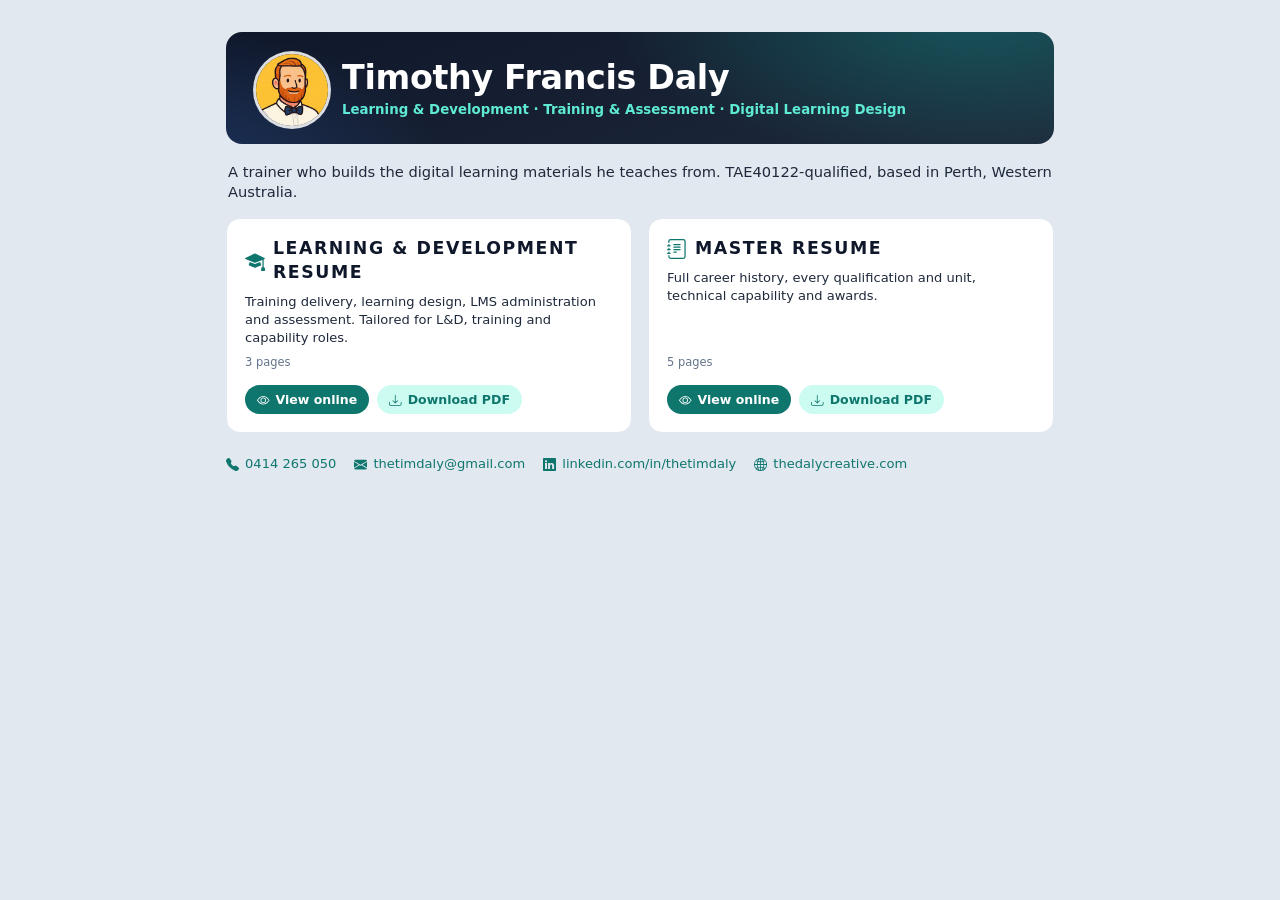
==== commit 8a7ce867: "Use illustrated portrait as landing page icon Co-Authored-By: Claude Opus 5.5 <noreply@anthropic.com" ====
--- a/index.html
+++ b/index.html
@@ -13,7 +13,7 @@
 <main class="landing">
   <header class="hero">
     <div class="landing-brand">
-      <img src="assets/images/logo.png" alt="Timothy Daly logo">
+      <img src="assets/images/avatar.jpg" alt="Illustrated portrait of Timothy Daly">
       <div>
         <h1>Timothy Francis Daly</h1>
         <p class="tagline">Learning &amp; Development · Training &amp; Assessment · Digital Learning Design</p>
--- a/assets/css/styles.css
+++ b/assets/css/styles.css
@@ -162,7 +162,7 @@
 .landing{max-width:860px;margin:32px auto;padding:0 16px 40px}
 .landing .hero{border-radius:16px}
 .landing-brand{display:flex;align-items:center;gap:14px}
-.landing-brand img{width:56px;height:56px;border-radius:14px;background:#fff;padding:6px}
+.landing-brand img{width:72px;height:72px;border-radius:50%;object-fit:cover;box-shadow:0 0 0 3px rgba(255,255,255,.85)}
 .landing-intro{font-size:11pt;margin:18px 2px 6px;color:var(--text)}
 .resume-grid{display:grid;grid-template-columns:repeat(auto-fit,minmax(260px,1fr));gap:16px;margin-top:16px}
 .resume-card{background:#fff;border:1px solid var(--border);border-radius:14px;padding:18px;display:flex;flex-direction:column;gap:8px}
